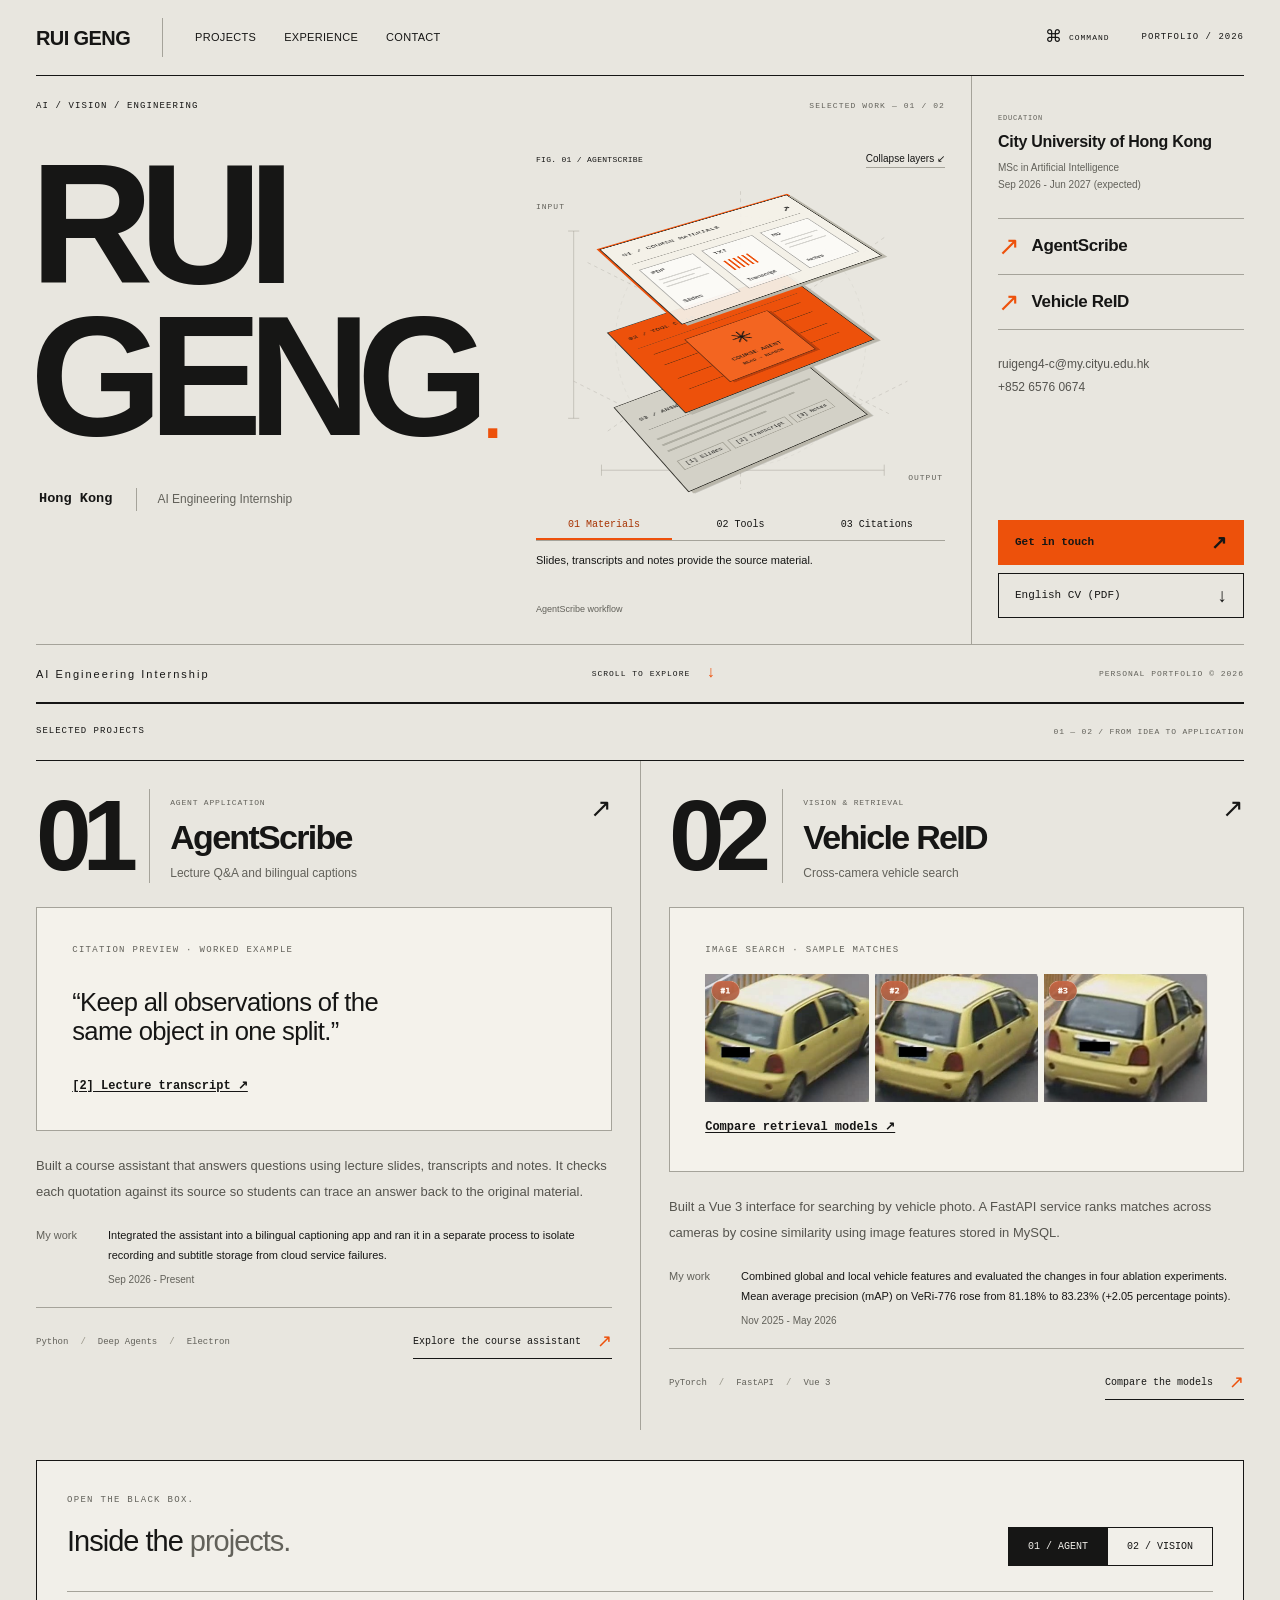
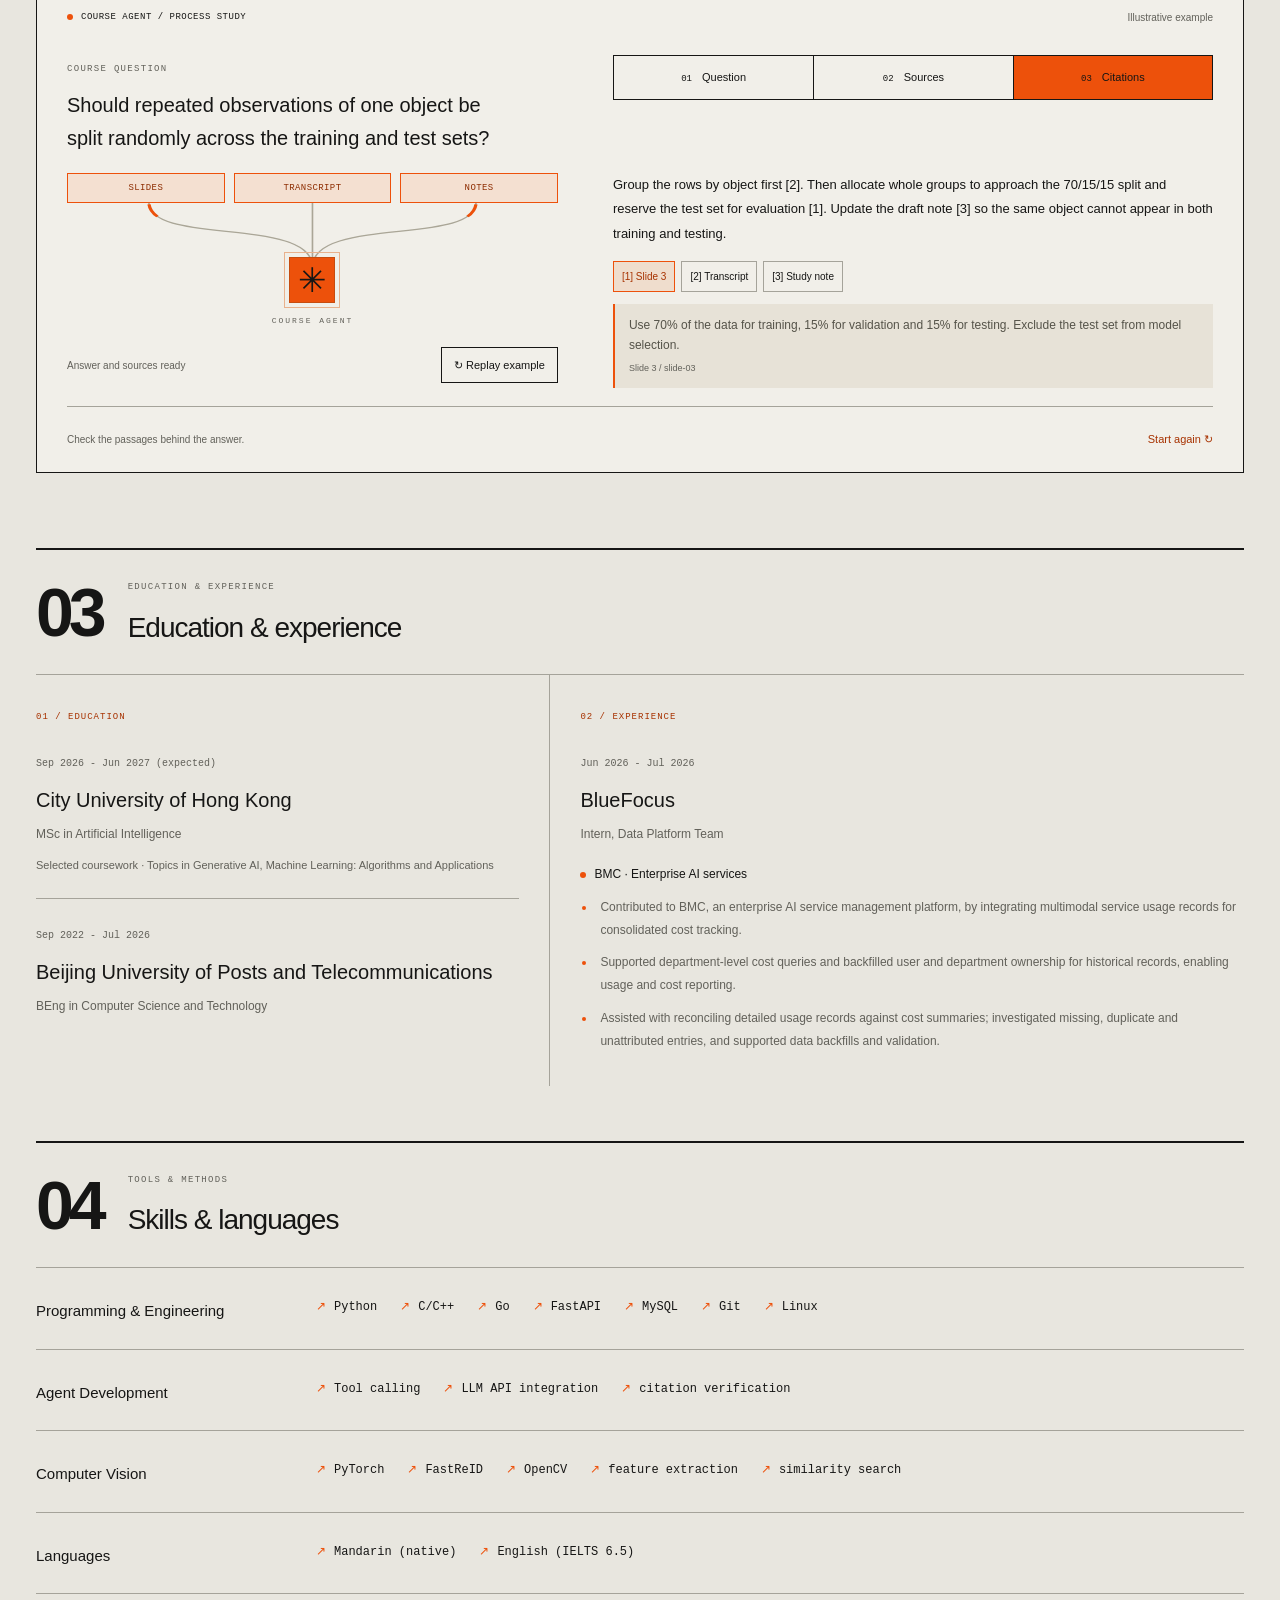
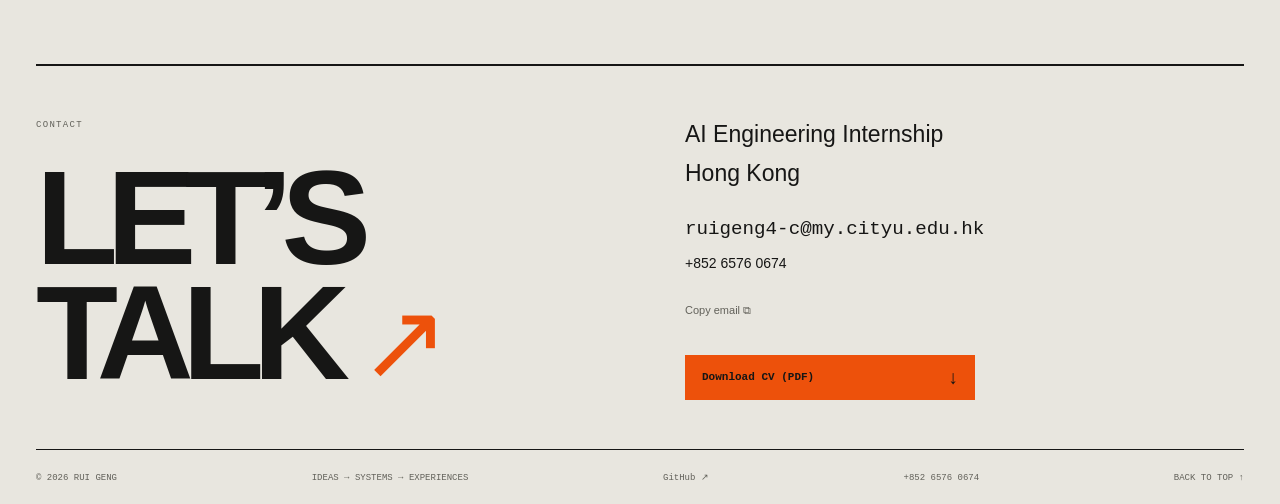
==== hk/index.html @ 97b2fbca "Separate the Hong Kong portfolio and pair each site with its CV" ====
<!doctype html>
<html lang="en-HK">
<head>
  <meta charset="utf-8">
  <meta name="viewport" content="width=device-width, initial-scale=1">
  <meta name="description" content="Rui Geng’s Hong Kong portfolio. Explore a lecture assistant with verifiable citations and a cross-camera vehicle retrieval system.">
  <meta name="theme-color" content="#e8e6df">
  <title>Rui Geng — AI Engineering · Hong Kong</title>
  <link rel="icon" type="image/svg+xml" href="../assets/favicon.svg">
  <link rel="stylesheet" href="../styles.css">
  <link rel="stylesheet" href="../motion.css">
  <link rel="stylesheet" href="./hk.css">
  <script src="./content.js" defer></script>
  <script src="../app.js" defer></script>
  <script src="../motion.js" defer></script>
</head>
<body>
  <a class="skip-link" href="#main">Skip to content</a>
  <div class="scroll-progress" aria-hidden="true"></div>
  <header class="site-header section-width">
    <a class="brand" href="#home" aria-label="Home">RUI GENG</a>
    <nav aria-label="Main navigation"><a href="#projects">PROJECTS</a><a href="#journey">EXPERIENCE</a><a href="#contact">CONTACT</a></nav>
    <button class="command-open" type="button" aria-label="Open command palette">⌘ <span>COMMAND</span></button>
    <span class="header-index" aria-hidden="true">PORTFOLIO / 2026</span>
  </header>
  <main id="main">
    <section class="hero section-width" id="home" aria-labelledby="hero-title">
      <div class="hero-main">
        <div class="hero-topline"><span>AI / VISION / ENGINEERING</span><span>SELECTED WORK — 01 / 02</span></div>
        <div class="hero-name">
          <h1 id="hero-title" aria-label="Rui Geng"><span aria-hidden="true">RUI</span><span aria-hidden="true">GENG<span class="name-period">.</span></span></h1>
          <div class="name-caption"><span data-field="location"></span><p data-field="role"></p></div>
        </div>
        <figure class="assembly" aria-label="Interactive diagram of the AgentScribe workflow">
          <div class="assembly-heading"><span>FIG. 01 / AGENTSCRIBE</span><button id="assembly-toggle" type="button" aria-pressed="true">Collapse layers ↙</button></div>
          <div class="assembly-stage">
            <svg class="draft-lines" viewBox="0 0 420 370" aria-hidden="true"><path d="M30 230 210 320 390 230M210 25V346M45 102 370 265M365 75 65 285" /><path class="dimension" d="M30 68V270M24 68H36M24 270H36M60 326H365M60 320V332M365 320V332" /><circle cx="210" cy="187" r="135"/></svg>
            <div class="assembly-stack">
              <button class="assembly-layer material-layer" data-layer="0" type="button" aria-label="Inspect course materials" aria-pressed="true"><span class="layer-header">01 / COURSE MATERIALS <i>↗</i></span><span class="mini-docs"><span><b>PDF</b><i></i><i></i><i></i><small>Slides</small></span><span><b>TXT</b><em class="mini-wave"><i></i><i></i><i></i><i></i><i></i><i></i></em><small>Transcript</small></span><span><b>MD</b><i></i><i></i><i></i><small>Notes</small></span></span></button>
              <button class="assembly-layer tool-layer" data-layer="1" type="button" aria-label="Inspect tool calls" aria-pressed="false"><span class="layer-header">02 / TOOL CALLS <i>↗</i></span><span class="chip"><span>✳</span><b>COURSE AGENT</b><small>READ → REASON</small></span><span class="chip-trace" aria-hidden="true"></span></button>
              <button class="assembly-layer answer-layer" data-layer="2" type="button" aria-label="Inspect the answer and sources" aria-pressed="false"><span class="layer-header">03 / ANSWER + SOURCES <i>↗</i></span><span class="answer-lines"><i></i><i></i><i></i></span><span class="citation-chips"><span>[1] Slides</span><span>[2] Transcript</span><span>[3] Notes</span></span></button>
            </div>
            <span class="drawing-axis axis-one" aria-hidden="true">INPUT</span><span class="drawing-axis axis-two" aria-hidden="true">OUTPUT</span>
          </div>
          <figcaption><div class="assembly-selectors" role="group" aria-label="Select a workflow layer"><button type="button" data-layer="0" aria-pressed="true">01 Materials</button><button type="button" data-layer="1" aria-pressed="false">02 Tools</button><button type="button" data-layer="2" aria-pressed="false">03 Citations</button></div><p id="assembly-description" role="status">Slides, transcripts and notes provide the source material.</p><span class="diagram-note">AgentScribe workflow</span></figcaption>
        </figure>
      </div>
      <aside class="hero-aside">
        <div class="profile-id"><div><span class="tiny-label">EDUCATION</span><h2 data-field="currentSchool"></h2><p data-field="currentDegree"></p><p data-field="educationPeriod"></p></div></div>
        <div class="discipline-links">
          <a href="#agentscribe"><span aria-hidden="true">↗</span> AgentScribe</a>
          <a href="#vehicle-reid"><span aria-hidden="true">↗</span> Vehicle ReID</a>
        </div>
        <div class="hero-intro hk-direct"><a data-email></a><a data-phone></a></div>
        <div class="hero-actions">
          <a class="button primary" href="#contact">Get in touch <span aria-hidden="true">↗</span></a>
          <a class="button secondary pdf-link" hreflang="en" href="../assets/Rui-Geng-CV-HK.pdf" download>English CV (PDF)<span aria-hidden="true">↓</span></a>
        </div>
      </aside>
      <div class="hero-foot"><span><span data-field="role"></span></span><a href="#projects">SCROLL TO EXPLORE <span>↓</span></a><span>PERSONAL PORTFOLIO © 2026</span></div>
    </section>
    <section class="projects-section section-width" id="projects" aria-labelledby="projects-title">
      <div class="section-kicker"><h2 id="projects-title">SELECTED PROJECTS</h2><span>01 — 02 / FROM IDEA TO APPLICATION</span></div>
      <div class="project-grid">
        <article class="project reveal" id="agentscribe">
          <div class="project-heading"><span class="project-number" aria-hidden="true">01</span><div><span class="tiny-label">AGENT APPLICATION</span><h3>AgentScribe</h3><p class="project-subtitle" data-label="agentscribe"></p></div><a class="repo-link" data-repo="agentscribe" target="_blank" rel="noopener noreferrer" aria-label="AgentScribe source code on GitHub">↗</a></div>
          <div class="hk-proof citation-proof">
            <span class="tiny-label">CITATION PREVIEW · WORKED EXAMPLE</span>
            <p>“Keep all observations of the same object in one split.”</p>
            <a class="source-ref" href="#lab" data-open-lab="agent" data-cite="transcript-12">[2] Lecture transcript ↗</a>
          </div>
          <p class="project-description" data-description="agentscribe"></p>
          <dl class="project-points" data-points="agentscribe"></dl>
          <div class="project-bottom"><div class="tags" data-tags="agentscribe"></div><button class="text-link" data-open-lab="agent" type="button">Explore the course assistant <span>↗</span></button></div>
        </article>
        <article class="project reveal" id="vehicle-reid">
          <div class="project-heading"><span class="project-number" aria-hidden="true">02</span><div><span class="tiny-label">VISION & RETRIEVAL</span><h3>Vehicle ReID</h3><p class="project-subtitle" data-label="vehicle-reid"></p></div><a class="repo-link" data-repo="vehicle-reid" target="_blank" rel="noopener noreferrer" aria-label="Vehicle ReID source code on GitHub">↗</a></div>
          <figure class="hk-proof retrieval-proof">
            <figcaption class="tiny-label">IMAGE SEARCH · SAMPLE MATCHES</figcaption>
            <div class="matches" role="img" aria-label="Three ranked matches showing the same yellow vehicle from different camera angles"><span></span><span></span><span></span></div>
            <a class="source-ref" href="#lab" data-open-lab="vision">Compare retrieval models ↗</a>
          </figure>
          <p class="project-description" data-description="vehicle-reid"></p>
          <dl class="project-points" data-points="vehicle-reid"></dl>
          <div class="project-bottom"><div class="tags" data-tags="vehicle-reid"></div><button class="text-link" data-open-lab="vision" type="button">Compare the models <span>↗</span></button></div>
        </article>
      </div>
    </section>
    <section class="lab-section section-width reveal" id="lab" aria-labelledby="lab-title">
      <div class="lab-header"><div><span class="tiny-label">OPEN THE BLACK BOX.</span><h2 id="lab-title">Inside the <span>projects.</span></h2></div><div class="lab-tabs" role="tablist" aria-label="Select a project demo"><button id="tab-agent" type="button" role="tab" data-lab="agent" aria-controls="lab-agent" aria-selected="true">01 / AGENT</button><button id="tab-vision" type="button" role="tab" data-lab="vision" aria-controls="lab-vision" aria-selected="false" tabindex="-1">02 / VISION</button></div></div>
      <div id="lab-agent" class="lab-panel" role="tabpanel" aria-labelledby="tab-agent">
        <div class="agent-demo"><div class="demo-top"><span><i class="status-dot" aria-hidden="true"></i> COURSE AGENT / PROCESS STUDY</span><span class="demo-badge">Illustrative example</span></div><div class="agent-question"><span class="tiny-label">COURSE QUESTION</span><p id="agent-question"></p></div><div class="agent-steps" role="group" aria-label="Select an agent step"><button type="button" data-step="0" aria-pressed="true"><span>01</span> Question</button><button type="button" data-step="1" aria-pressed="false"><span>02</span> Sources</button><button type="button" data-step="2" aria-pressed="false"><span>03</span> Citations</button></div><div id="agent-panel" class="agent-panel" aria-live="polite"></div><div class="demo-controls"><span>Check the passages behind the answer.</span><button id="agent-next" type="button">Read the sources →</button></div></div>
      </div>
      <div id="lab-vision" class="lab-panel" role="tabpanel" aria-labelledby="tab-vision" hidden>
        <div class="experiment"><div class="demo-top"><span><i class="status-dot" aria-hidden="true"></i> VEHICLE REID / EXPERIMENT LOG</span><span class="demo-badge">Recorded experiment</span></div><div class="experiment-layout"><div class="experiment-controls"><span class="tiny-label">SAME DATASET. DIFFERENT MODELS.</span><h3>Matching vehicles<br> across cameras.</h3><p>Compare both models on the VeRi-776 benchmark. Higher scores indicate better retrieval.</p><div class="model-switch" role="group" aria-label="Select a model"><button type="button" data-model="baseline" aria-pressed="false">M0 / Baseline</button><button type="button" class="active" data-model="improved" aria-pressed="true">M3 / SaGL</button></div></div><div class="experiment-results"><div class="metric-row"><div><span class="tiny-label">mAP</span><div class="metric-number"><span id="map-number">83.23</span><small>%</small></div><div class="metric-track"><i id="map-bar"></i></div></div><div><span class="tiny-label">mINP</span><div class="metric-number"><span id="minp-number">48.99</span><small>%</small></div><div class="metric-track"><i id="minp-bar"></i></div></div></div><div class="experiment-foot"><strong id="metric-delta">mAP +2.05 pp / mINP +4.77 pp</strong><span>VeRi-776 · same evaluation protocol<br>Baseline vs. global and local features</span></div></div></div><div class="pipeline" aria-label="Retrieval pipeline"><span>Query image</span><b aria-hidden="true">→</b><span>Features</span><b aria-hidden="true">→</b><span>Similarity</span><b aria-hidden="true">→</b><span>Matches</span></div></div>
      </div>
    </section>
    <section class="journey-section section-width" id="journey" aria-labelledby="journey-title">
      <div class="section-heading reveal"><span class="section-number">03</span><div><span class="tiny-label">EDUCATION & EXPERIENCE</span><h2 id="journey-title">Education & experience</h2></div></div>
      <div class="journey-grid reveal"><div class="journey-column"><span class="file-label">01 / EDUCATION</span><div id="education-list"></div></div><div class="journey-column"><span class="file-label">02 / EXPERIENCE</span><div class="journey-entry internship"><span class="entry-period" id="internship-period"></span><h3 id="internship-company"></h3><p id="internship-team"></p><div class="internship-project"><span class="status-dot" aria-hidden="true"></span> BMC · Enterprise AI services</div><ul id="internship-bullets"></ul></div></div></div>
    </section>
    <section class="skills-section section-width" id="skills" aria-labelledby="skills-title"><div class="section-heading reveal"><span class="section-number">04</span><div><span class="tiny-label">TOOLS & METHODS</span><h2 id="skills-title">Skills & languages</h2></div></div><div class="skill-table reveal" id="skills-list"></div></section>
    <section class="contact-section section-width reveal" id="contact" aria-labelledby="contact-title"><div class="contact-title"><span class="tiny-label">CONTACT</span><h2 id="contact-title">LET’S<br>TALK<span>↗</span></h2></div><div class="contact-details"><p><span data-field="role"></span><br><span data-field="location"></span></p><a class="email-link" id="email-link"></a><a class="hk-phone" data-phone></a><div><button class="copy-email" id="copy-email" type="button" aria-label="Copy email">Copy email ⧉</button><span class="copy-feedback" id="copy-feedback" role="status"></span></div><a class="button primary pdf-link" href="../assets/Rui-Geng-CV-HK.pdf" download>Download CV (PDF) <span>↓</span></a></div></section>
  </main>
  <footer class="section-width"><span>© 2026 RUI GENG</span><span>IDEAS → SYSTEMS → EXPERIENCES</span><a id="footer-github" target="_blank" rel="noopener noreferrer">GitHub ↗</a><a id="phone-link"></a><a href="#home" aria-label="Back to top">BACK TO TOP ↑</a></footer>
  <dialog id="image-dialog" aria-labelledby="image-dialog-title"><div class="lightbox-toolbar"><span id="image-dialog-title"></span><button type="button" id="close-image" aria-label="Close preview">Close ×</button></div><img id="lightbox-image" alt=""><p>Project preview.</p></dialog>
  <dialog id="command-dialog" aria-labelledby="command-title"><div class="window-bar"><h2 id="command-title">RUI GENG / COMMAND LINE</h2><button type="button" id="close-command" aria-label="Close command palette">ESC ×</button></div><p class="terminal-intro">Type help for available commands.</p><div class="terminal-output" id="terminal-output" role="log" aria-label="Command output" aria-live="polite"><div>✓ 2 projects loaded</div><div>about / projects / resume / help</div></div><form id="terminal-form" class="terminal-form"><label for="terminal-input" aria-label="Command">❯</label><input id="terminal-input" autocomplete="off" autocapitalize="off" spellcheck="false" maxlength="120" aria-label="Enter a command" placeholder="help" enterkeyhint="go"><button type="submit" aria-label="Run command">↵</button></form><div class="terminal-shortcuts" aria-label="Quick commands"><button type="button" data-command="about">about</button><button type="button" data-command="projects">projects</button><button type="button" data-command="resume">resume</button><button type="button" data-command="help">help</button></div></dialog>
  <noscript><div class="noscript-note">Interactive previews require JavaScript. <a href="../assets/Rui-Geng-CV-HK.pdf">Download the CV (PDF)</a>.</div></noscript>
</body>
</html>
---- styles.css ----
@charset "UTF-8";
:root{--bg:#e8e6df;--paper:#f1efe9;--ink:#161615;--muted:#62615a;--line:#a5a39a;--orange:#ed510b;--orange-dark:#a73200;--mono:"Cascadia Code",Consolas,monospace;--sans:Arial,"Microsoft YaHei","PingFang SC",sans-serif;color-scheme:light;scroll-behavior:smooth;scroll-padding-top:90px}
*{box-sizing:border-box}body{margin:0;background:var(--bg);color:var(--ink);font:14px/1.7 var(--sans);-webkit-font-smoothing:antialiased}a{color:inherit;text-decoration:none}button,input{font:inherit;color:inherit}button{cursor:pointer;border:0;border-radius:0}button,a,input{touch-action:manipulation}img{display:block;max-width:100%}::selection{background:var(--orange);color:white}:focus-visible{outline:2px solid var(--orange);outline-offset:5px}[hidden]{display:none!important}.section-width{width:min(1480px,calc(100% - 72px));margin-inline:auto}.tiny-label,.file-label,.entry-period,.hero-topline,.hero-foot,.header-index,.section-kicker,.screen-label,.tags,.text-link,.button{font-family:var(--mono)}.tiny-label{font-size:9px;letter-spacing:1.3px;line-height:1.6;color:var(--muted)}.skip-link{position:fixed;top:-90px;left:20px;padding:12px 20px;background:var(--ink);color:white;z-index:100}.skip-link:focus{top:8px}.scroll-progress{height:3px;position:fixed;top:0;left:0;background:var(--orange);z-index:100}.status-dot{width:6px;height:6px;border-radius:50%;background:var(--orange);display:inline-block;flex-shrink:0}
.site-header{height:76px;display:flex;align-items:center;gap:32px;border-bottom:1px solid var(--ink);position:sticky;top:0;z-index:30;background:#e8e6dff2;backdrop-filter:blur(16px)}.brand{font-size:20px;font-weight:800;letter-spacing:-.6px;white-space:nowrap}.brand span{font-size:16px;margin-left:13px;font-weight:600}.site-header nav{display:flex;gap:28px;border-left:1px solid var(--line);padding-left:32px;font-size:11px;letter-spacing:.3px}.site-header nav a{display:flex;gap:7px;align-items:center;padding:10px 0}.site-header nav a span{font-size:10px;color:var(--muted)}.site-header nav a:hover,.site-header nav a.active{color:var(--orange-dark)}.header-index{font-size:9px;letter-spacing:1px;white-space:nowrap}.command-open{background:none;font-size:17px;display:flex;gap:7px;align-items:center;margin-left:auto;padding:8px 0}.command-open span{font:8px var(--mono);letter-spacing:1px}.command-open:hover{color:var(--orange-dark)}
.hero{display:grid;grid-template-columns:minmax(0,1fr) 272px;border-bottom:2px solid var(--ink)}.hero-main{position:relative;display:grid;grid-template-columns:55% 45%;align-content:start;border-right:1px solid var(--line);padding:23px 26px 24px 0;container-type:inline-size;min-width:0}.hero-topline{grid-column:1/-1;display:flex;justify-content:space-between;gap:15px;font-size:9px;letter-spacing:1.1px;margin-bottom:28px}.hero-topline>span:last-child{color:var(--muted);font-size:8px}.hero-name{position:relative;z-index:2;min-width:0;padding-top:13px}.hero h1{font-family:Arial,Helvetica,sans-serif;font-size:clamp(120px,18.8cqw,285px);font-weight:900;line-height:.81;letter-spacing:-.085em;margin:0 0 0 -.035em}.hero h1>span{display:block;width:max-content;position:relative}.hero h1>span+span{margin-top:.075em}.name-period{color:var(--orange);font-size:.38em;position:absolute;right:-.41em;bottom:.03em;letter-spacing:0}.name-caption{display:flex;align-items:center;gap:24px;margin-top:43px;padding-left:3px}.name-caption>span{font-size:30px;letter-spacing:4px;white-space:nowrap}.name-caption p{font-size:12px;line-height:1.9;border-left:1px solid var(--line);padding-left:20px;margin:0;color:var(--muted)}
.hero-aside{padding:28px 0 26px 26px;display:flex;flex-direction:column;min-width:0}.profile-id{display:flex;align-items:center;gap:13px}.profile-id img{width:57px;height:74px;object-fit:cover;object-position:center 40%;filter:saturate(.65)}.profile-id .tiny-label{font-size:7px;letter-spacing:.8px}.profile-id h2{font-size:16px;line-height:1.18;letter-spacing:-.3px;margin:5px 0 7px;font-weight:700}.profile-id p{font-size:10px;color:var(--muted);margin:0}.discipline-links{margin-top:25px;border-top:1px solid var(--line)}.discipline-links a{display:flex;align-items:center;gap:12px;border-bottom:1px solid var(--line);padding:13px 0;font-size:17px;font-weight:700;letter-spacing:-.4px}.discipline-links a>span{color:var(--orange);font-weight:400;font-size:26px;line-height:1}.discipline-links small{margin-left:auto;font:9px var(--mono)}.hero-intro{font-size:12px;color:#55544f;line-height:1.9;margin:23px 0}.hero-actions{display:grid;gap:8px;margin-top:auto}.button{display:flex;align-items:center;justify-content:space-between;gap:20px;padding:12px 16px;min-height:43px;font-size:11px;border:1px solid var(--ink);position:relative;overflow:hidden}.button span{font-family:Arial;font-size:19px;line-height:1}.primary{background:var(--orange);border-color:var(--orange);color:var(--ink);font-weight:700}.secondary{background:transparent}.hero-foot{grid-column:1/-1;display:flex;align-items:center;justify-content:space-between;gap:20px;border-top:1px solid var(--line);padding:15px 0;font-size:8px;letter-spacing:1px}.hero-foot>a{display:flex;gap:16px;align-items:center}.hero-foot>a>span{font-size:16px;color:var(--orange)}.hero-foot>span:first-child{font:11px var(--sans);letter-spacing:2px}.hero-foot>span:last-child{color:var(--muted)}
.assembly{position:relative;min-width:0;margin:0;align-self:start;z-index:3}.assembly-heading{display:flex;align-items:center;justify-content:space-between;gap:8px;font:8px var(--mono);letter-spacing:.3px;padding-top:8px}.assembly-heading>button{background:none;border-bottom:1px solid var(--line);padding:3px 0;font:10px var(--sans);white-space:nowrap}.assembly-stage{height:343px;position:relative;perspective:1000px;isolation:isolate}.draft-lines{position:absolute;width:100%;height:100%;stroke:#827f7355;stroke-width:.7;fill:none;stroke-dasharray:4 4;pointer-events:none}.draft-lines .dimension{stroke-dasharray:none;stroke:#827f7380}.draft-lines circle{stroke:#827f7320}.assembly-stack{position:absolute;left:50%;top:49%;width:218px;height:156px;margin-left:-109px;margin-top:-78px;transform-style:preserve-3d;transform:rotateX(56deg) rotateZ(-33deg);--spread:95px}.assembly-layer{position:absolute;inset:0;display:block;width:100%;height:100%;text-align:left;border:1px solid #34332d;background:#efede6;padding:12px;transform-style:preserve-3d;box-shadow:3px 4px 0 #b9b6aa,4px 5px 0 #34332d33;transition:transform 1s cubic-bezier(.16,1,.3,1),box-shadow .4s,background .4s}.material-layer{transform:translateZ(var(--spread));background:#f5f2e9ed}.tool-layer{transform:translateZ(0);background:var(--orange)}.answer-layer{transform:translateZ(calc(-1 * var(--spread)));background:#d3d1c7}.layer-header{font:8px var(--mono);letter-spacing:.3px;display:flex;justify-content:space-between;border-bottom:1px solid #34332d70;padding-bottom:8px}.layer-header i{font:14px Arial}.mini-docs{display:grid;grid-template-columns:repeat(3,1fr);gap:9px;margin-top:12px}.mini-docs>span{display:flex;flex-direction:column;height:83px;border:1px solid #34332d66;padding:6px;background:#fff9}.mini-docs b{font:8px var(--mono);margin-bottom:9px}.mini-docs>span>i{height:2px;background:#7c7a704f;margin-bottom:5px;width:100%}.mini-docs>span>i:nth-of-type(2){width:75%}.mini-docs small{margin-top:auto;font-size:7px}.mini-wave{height:25px;display:flex;align-items:center;gap:3px}.mini-wave>i{height:20px;width:2px;background:var(--orange)}.chip{display:flex;flex-direction:column;align-items:center;justify-content:center;position:relative;z-index:2;margin:10px auto 0;width:100px;height:85px;border:1px solid #733113;background:#f36521;box-shadow:3px 3px 0 #bd3f0b}.chip>span{font-size:28px;line-height:1}.chip b{font:8px var(--mono);margin:9px 0 4px}.chip small{font:6px var(--mono)}.chip-trace{position:absolute;inset:58px 20px 28px;border-block:1px solid #80360f}.chip-trace:before,.chip-trace:after{content:'';position:absolute;left:0;right:0;height:1px;background:#80360f;top:30%}.chip-trace:after{top:70%}.answer-lines{display:grid;gap:8px;margin:16px 0}.answer-lines i{height:3px;background:#5d5c524d}.answer-lines i:nth-child(2){width:85%}.answer-lines i:nth-child(3){width:62%}.citation-chips{display:flex;gap:5px}.citation-chips span{font:7px var(--mono);border:1px solid #65635670;padding:3px 5px}.drawing-axis{position:absolute;font:8px var(--mono);letter-spacing:1px;color:var(--muted)}.axis-one{left:0;top:34px}.axis-two{right:2px;bottom:29px}.assembly figcaption{position:relative;z-index:4}.assembly-selectors{display:flex;gap:0;border-bottom:1px solid var(--line)}.assembly-selectors button{padding:8px 10px;flex:1;background:transparent;font:10px var(--mono);border-bottom:2px solid transparent}.assembly-selectors button[aria-pressed=true]{border-color:var(--orange);color:var(--orange-dark)}.assembly figcaption p{font-size:11px;line-height:1.8;margin:10px 0 5px;min-height:40px}.diagram-note{font-size:9px;color:var(--muted)}.assembly.is-compact .assembly-stack{--spread:12px}.assembly-layer[aria-pressed=true]{box-shadow:3px 4px 0 #b9b6aa,0 0 0 2px var(--orange)}.assembly-layer.tool-layer[aria-pressed=true]{box-shadow:3px 4px 0 #a83b0c,0 0 0 2px #222}


.section-kicker{display:flex;align-items:center;justify-content:space-between;gap:20px;padding:20px 0;border-bottom:1px solid var(--ink)}.section-kicker h2{font-size:9px;letter-spacing:1px;font-weight:400;margin:0}.section-kicker h2 span{font:10px var(--sans);margin-left:15px;letter-spacing:0}.section-kicker>span{font-size:8px;color:var(--muted);letter-spacing:.8px}.project-grid{display:grid;grid-template-columns:1fr 1fr}.project{min-width:0;padding:28px 28px 30px 0}.project+.project{padding:28px 0 30px 28px;border-left:1px solid var(--line)}.project-heading{display:flex;gap:20px;align-items:center;margin-bottom:24px;min-height:88px}.project-number{font-size:100px;line-height:.85;font-weight:800;letter-spacing:-9px;flex-shrink:0}.project-heading>div{border-left:1px solid var(--line);padding-left:20px;min-width:0}.project-heading .tiny-label{font-size:8px;letter-spacing:.8px}.project h3{font-size:34px;letter-spacing:-1.7px;line-height:1.1;margin:7px 0 6px;font-weight:700}.project-subtitle{font-size:12px;margin:0;color:var(--muted)}.repo-link{margin-left:auto;font:26px Arial;align-self:flex-start;padding:4px 0 4px 10px}.screenshot-button{display:block;width:100%;background:#171815;border:1px solid #272824;overflow:hidden;padding:0;text-align:left}.screen-label{display:flex;justify-content:space-between;align-items:center;gap:15px;padding:11px 14px;font-size:8px;letter-spacing:.5px;color:#b4b8ab;background:#1d201a}.screen-label>span:last-child{color:#f98445}.screenshot-button img{width:100%;height:230px;object-fit:cover;object-position:top;filter:saturate(.65);background:#1a1d17}.reid-screenshot img{object-position:center}.project-description{font-size:13px;line-height:1.95;margin:22px 0;color:#55544e;min-height:51px}.project-points{margin:0}.project-points>div{display:grid;grid-template-columns:81px 1fr;gap:16px;padding:16px 0;border-top:1px solid var(--line)}.project-points dt{font-size:12px;font-weight:600}.project-points dd{font-size:12px;color:#5d5c54;margin:0;line-height:1.9}.project-bottom{border-top:1px solid var(--line);padding-top:18px;display:flex;align-items:center;justify-content:space-between;gap:15px;flex-wrap:wrap}.tags{display:flex;flex-wrap:wrap;gap:6px 12px;font-size:9px;color:var(--muted)}.tags span+span:before{content:'/';margin-right:12px;color:#99968a}.text-link{background:none;font-size:10px;padding:7px 0;border-bottom:1px solid var(--ink);display:flex;gap:16px;align-items:center}.text-link span{font-size:18px;color:var(--orange);line-height:1}
.lab-section{margin-top:30px;background:var(--paper);border:1px solid var(--ink);padding:25px 30px 0;position:relative}.lab-header{display:flex;align-items:flex-end;justify-content:space-between;gap:25px;padding-bottom:25px;border-bottom:1px solid var(--line)}.lab-header h2{font-size:29px;font-weight:500;letter-spacing:-1px;margin:7px 0 0}.lab-header h2>span{color:var(--muted)}.lab-tabs{display:flex;border:1px solid var(--ink);flex-shrink:0}.lab-tabs button{background:none;font:10px var(--mono);padding:13px 19px}.lab-tabs button+button{border-left:1px solid var(--ink)}.lab-tabs [aria-selected=true]{background:var(--ink);color:var(--paper)}.demo-top{display:flex;align-items:center;justify-content:space-between;gap:16px;padding:20px 0;font:9px var(--mono);letter-spacing:.5px}.demo-top>span:first-child{display:flex;gap:8px;align-items:center}.demo-badge{font:10px var(--sans);letter-spacing:0;color:var(--muted)}.agent-demo{display:grid;grid-template-columns:.9fr 1.1fr;column-gap:55px}.agent-demo .demo-top{grid-column:1/-1;grid-row:1}.agent-question{grid-column:1;grid-row:2;padding-top:12px}.agent-question p{font-size:20px;line-height:1.65;margin:10px 0 18px;max-width:430px}.agent-graph{grid-column:1;grid-row:3;height:152px;position:relative;margin:0 0 10px;isolation:isolate}.graph-sources{display:grid;grid-template-columns:repeat(3,1fr);gap:9px;position:relative;z-index:2}.graph-source{display:grid;place-items:center;min-width:0;height:30px;background:#e9e6dc;border:1px solid #aba798;font:9px var(--mono);letter-spacing:.4px;color:#626052}.graph-source.is-read{border-color:var(--orange);background:#f4e0d1;color:#8d2c00}.agent-graph svg{position:absolute;left:0;width:100%;top:29px;height:65px;overflow:visible;fill:none;stroke-width:1}.wire{stroke:#aaa697}.packet{stroke:var(--orange);stroke-width:2;stroke-dasharray:12 130;stroke-dashoffset:140;opacity:0}.graph-core{position:absolute;top:84px;left:calc(50% - 23px);width:46px;height:46px;display:grid;place-items:center;border:1px solid #c64c0f;background:var(--orange);color:var(--ink);font-size:34px;line-height:1}.graph-core:after{content:'';position:absolute;inset:-6px;border:1px solid #e8b18c}.graph-core-label{position:absolute;bottom:0;left:0;right:0;text-align:center;font:8px var(--mono);letter-spacing:2px;color:var(--muted)}.agent-playback{grid-column:1;grid-row:4;display:flex;align-items:center;justify-content:space-between;gap:10px;margin:12px 0 23px}.run-status{font-size:10px;color:var(--muted)}.agent-replay{font-size:11px;border:1px solid var(--ink);padding:8px 12px;background:none;white-space:nowrap}.agent-steps{grid-column:2;grid-row:2;align-self:start;display:grid;grid-template-columns:repeat(3,1fr);border:1px solid var(--ink);margin-top:12px}.agent-steps button{background:transparent;font-size:11px;padding:12px 4px}.agent-steps button+button{border-left:1px solid var(--ink)}.agent-steps button span{font:9px var(--mono);margin-right:7px}.agent-steps [aria-pressed=true]{background:var(--orange)}.agent-panel{grid-column:2;grid-row:3/5;font-size:13px;min-height:225px;align-self:start;padding:0 0 15px}.agent-panel p{line-height:1.9;margin:0 0 12px}.panel-kicker{font-size:11px;color:var(--orange-dark)}.source-list{display:grid;gap:8px}.source-item{display:flex;justify-content:space-between;gap:15px;padding:10px 12px;background:#e6e2d7;border:1px solid #c4bdad;font-size:11px}.source-item>span:last-child{font:9px var(--mono);color:var(--muted)}.tool-detail{padding:9px 0;border-bottom:1px solid var(--line);font-size:12px}.tool-detail summary{cursor:pointer;color:var(--orange-dark)}.tool-detail p{font-size:12px;margin:9px 0 0;color:var(--muted)}.answer-text{min-height:76px}.source-tabs{display:flex;gap:6px;flex-wrap:wrap;margin:12px 0}.source-tabs button{border:1px solid var(--line);padding:6px 8px;background:transparent;font-size:10px}.source-tabs button[aria-pressed=true]{border-color:var(--orange);color:var(--orange-dark);background:#efddcd}.source-quote{margin:0;padding:11px 14px;border-left:2px solid var(--orange);background:#e7e2d7;font-size:12px;color:#555349}.source-quote cite{display:block;font-size:9px;font-style:normal;color:var(--muted);margin-top:6px}.demo-controls{grid-column:1/-1;display:flex;align-items:center;justify-content:space-between;gap:20px;border-top:1px solid var(--line);padding:15px 0}.demo-controls>span{font-size:10px;color:var(--muted)}.demo-controls button{background:none;font-size:11px;padding:8px 0;color:var(--orange-dark)}
.experiment-layout{display:grid;grid-template-columns:.9fr 1.1fr;gap:55px;padding:10px 0 28px}.experiment-controls h3{font-size:32px;font-weight:500;line-height:1.5;margin:12px 0}.experiment-controls p{font-size:12px;color:var(--muted);max-width:320px}.model-switch{display:flex;border:1px solid var(--ink);margin-top:24px;max-width:330px}.model-switch button{flex:1;background:transparent;font:11px var(--mono);padding:13px 10px}.model-switch button+button{border-left:1px solid var(--ink)}.model-switch .active{background:var(--orange)}.experiment-results{padding-top:16px}.metric-row{display:grid;grid-template-columns:1fr 1fr;gap:28px}.metric-number{font:500 clamp(38px,4.4vw,68px)/1.5 Arial;letter-spacing:-3px;font-variant-numeric:tabular-nums}.metric-number small{font-size:20px;letter-spacing:0;margin-left:5px;color:var(--muted)}.metric-track{height:5px;background:#c5c1b5;margin-top:9px;overflow:hidden}.metric-track i{height:100%;background:var(--orange);display:block;position:relative}.experiment-foot{border-top:1px solid var(--line);margin-top:26px;padding-top:18px;display:flex;flex-direction:column;gap:14px}.experiment-foot strong{font:12px var(--mono);color:var(--orange-dark)}.experiment-foot>span{font-size:11px;color:var(--muted)}.pipeline{display:flex;align-items:center;justify-content:space-between;gap:15px;padding:20px 0;border-top:1px solid var(--line);font:11px var(--mono)}.pipeline b{color:var(--orange);font-weight:400}


.journey-section{padding-top:75px}.section-heading{display:flex;align-items:center;gap:26px;padding:23px 0;border-top:2px solid var(--ink);border-bottom:1px solid var(--line)}.section-number{font-size:68px;line-height:1;font-weight:700;letter-spacing:-5px}.section-heading h2{font-size:28px;font-weight:500;letter-spacing:-1px;margin:7px 0 0}.section-heading>p{margin:0 0 0 auto;font-size:11px;color:var(--muted);line-height:1.9}.journey-grid{display:grid;grid-template-columns:.85fr 1.15fr}.journey-column{padding:28px 30px 0 0;min-width:0}.journey-column+.journey-column{border-left:1px solid var(--line);padding-left:30px;padding-right:0}.file-label{font-size:9px;letter-spacing:1px;color:var(--orange-dark)}.journey-entry{padding:23px 0;border-bottom:1px solid var(--line)}.journey-entry:last-child{border-bottom:0}.entry-period{font-size:10px;color:var(--muted)}.journey-entry h3{font-size:20px;font-weight:500;line-height:1.6;margin:10px 0 8px}.journey-entry p{font-size:12px;color:var(--muted);margin:0}.journey-entry .education-detail{font-size:11px;margin-top:12px}.internship-project{display:flex;align-items:center;gap:8px;font-size:12px;margin:20px 0 11px}.internship ul{margin:0;padding-left:16px;font-size:12px;color:var(--muted);line-height:1.9}.internship li{padding-left:4px;margin-bottom:10px}.internship li::marker{color:var(--orange)}.internship strong{font-weight:500;color:var(--ink)}
.skills-section{padding-top:55px}.skill-row{display:grid;grid-template-columns:250px 1fr;gap:30px;align-items:center;padding:25px 0;border-bottom:1px solid var(--line)}.skill-path{font:9px var(--mono);color:var(--muted)}.skill-row h3{font-size:15px;font-weight:500;margin:5px 0 0}.skill-items{display:flex;flex-wrap:wrap;gap:10px 23px;font:12px/1.8 var(--mono)}.skill-items span:before{content:'↗';color:var(--orange);margin-right:8px}.contact-section{display:grid;grid-template-columns:1fr 1fr;gap:50px;padding:45px 0;margin-top:70px;border-top:2px solid var(--ink);align-items:center}.contact-title h2{font:900 clamp(65px,10.5vw,155px)/.86 Arial;letter-spacing:-.085em;margin:25px 0 0}.contact-title h2 span{font:400 .8em Arial;letter-spacing:0;color:var(--orange);margin-left:20px}.contact-details{padding-left:20px}.contact-details>p{font-size:23px;line-height:1.7;margin:0 0 25px}.email-link{font:clamp(14px,1.5vw,21px) var(--mono);overflow-wrap:anywhere}.copy-email{background:none;font-size:11px;padding:14px 0;color:var(--muted)}.copy-feedback{font-size:10px;margin-left:15px;color:var(--orange-dark)}.contact-details .button{margin-top:22px;max-width:290px}footer{display:flex;align-items:center;justify-content:space-between;gap:20px;border-top:1px solid var(--ink);padding:22px 0;font:9px var(--mono);color:var(--muted)}footer a:hover{color:var(--orange-dark)}
dialog{background:var(--paper);color:var(--ink);max-width:min(1400px,94vw);max-height:92vh;overflow:auto;border:1px solid var(--ink);padding:18px;box-shadow:0 30px 100px #0005}dialog::backdrop{background:#171711b8;backdrop-filter:blur(7px)}.lightbox-toolbar{display:flex;align-items:center;justify-content:space-between;gap:20px;font:12px var(--mono);padding-bottom:15px}.lightbox-toolbar button{background:var(--ink);color:var(--paper);padding:9px 13px;font-size:11px}dialog>img{width:100%;height:auto}dialog>p{font-size:11px;color:var(--muted)}#command-dialog{width:min(600px,92vw);padding:25px}.window-bar{display:flex;align-items:center;justify-content:space-between;border-bottom:1px solid var(--line);padding-bottom:16px;gap:20px}.window-bar h2{font:12px var(--mono);margin:0}.window-bar button{font:10px var(--mono);padding:7px;background:none}.terminal-intro{font-size:12px;color:var(--muted)}.terminal-output{height:220px;overflow:auto;font:12px/1.9 var(--mono);padding:10px 0;scrollbar-width:thin}.terminal-result{color:#5c5b50;overflow-wrap:anywhere}.terminal-result a{color:var(--orange-dark);text-decoration:underline;text-underline-offset:3px}.terminal-command-echo{color:var(--orange-dark);margin-top:10px}.terminal-form{display:flex;align-items:center;gap:12px;border-top:1px solid var(--line);padding:12px 0}.terminal-form input{background:none;border:0;min-width:0;flex:1;padding:9px 0;font:13px var(--mono)}.terminal-form button{background:var(--orange);width:35px;height:35px;font-size:19px}.terminal-shortcuts{display:flex;gap:8px}.terminal-shortcuts button{background:transparent;border:1px solid var(--line);padding:7px 12px;font:10px var(--mono)}.noscript-note{padding:20px;background:var(--orange);text-align:center}.noscript-note a{text-decoration:underline}
@media(min-width:1700px){.hero{grid-template-columns:minmax(0,1fr) 300px}.hero-main{padding-right:35px}.assembly-stage{height:410px}.assembly-stack{width:250px;height:180px;margin-left:-125px;margin-top:-90px;--spread:115px}.mini-docs>span{height:100px}.hero-name{padding-top:15px}.hero-aside{padding-left:30px}.hero-intro{font-size:13px}.profile-id h2{font-size:19px}.discipline-links a{padding-block:17px;font-size:21px}.hero-main .name-caption{margin-top:50px}}
@media(max-width:1200px){.section-width{width:calc(100% - 48px)}.site-header{gap:24px}.site-header nav{gap:20px;padding-left:24px}.header-index{display:none}.hero{grid-template-columns:minmax(0,1fr) 238px}.hero-main{padding-right:18px}.hero-aside{padding-left:20px}.hero-topline{font-size:8px}.hero-topline>span:last-child{font-size:7px}.hero-name{padding-top:38px}.name-caption{gap:15px;margin-top:36px}.name-caption>span{font-size:25px}.name-caption p{font-size:10px;padding-left:15px}.assembly-stage{height:330px}.assembly-stack{width:188px;height:142px;margin-left:-94px;margin-top:-71px;--spread:92px}.assembly-layer{padding:10px}.layer-header{font-size:6.5px}.mini-docs{gap:6px}.mini-docs>span{height:77px;padding:5px}.chip{height:78px;margin-top:7px;width:90px}.profile-id{gap:9px}.profile-id img{width:47px;height:65px}.profile-id h2{font-size:14px}.profile-id .tiny-label{font-size:6px}.discipline-links a{font-size:15px}.hero-intro{font-size:11px}.project{padding-right:22px}.project+.project{padding-left:22px}.project-heading{gap:15px}.project-number{font-size:84px;letter-spacing:-7px}.project-heading>div{padding-left:15px}.project h3{font-size:28px;letter-spacing:-1.2px}.project-subtitle{font-size:10px}.project-points>div{grid-template-columns:1fr;gap:5px;padding-block:13px}.screenshot-button img{height:210px}.lab-header h2{font-size:26px}.lab-section{padding-inline:24px}.agent-demo,.experiment-layout{column-gap:35px}.lab-tabs button{padding-inline:15px}.contact-title h2{font-size:12vw}}
@media(max-width:960px){.hero{grid-template-columns:minmax(0,1fr) 220px}.hero-main{grid-template-columns:1fr}.hero-topline{margin-bottom:20px}.hero-topline>span:last-child{display:none}.hero-name{padding-top:5px}.hero h1{font-size:23cqw;line-height:.85}.hero h1>span{display:inline-block}.hero h1>span+span{margin-left:.12em;margin-top:0}.name-period{display:none}.name-caption{margin-top:20px;gap:20px}.name-caption>span{font-size:22px}.name-caption p{font-size:10px}.assembly{margin-top:25px;max-width:420px;width:100%;justify-self:center}.assembly-stage{height:310px}.hero-aside{padding-top:27px}.hero-intro{margin-top:25px}.hero-aside .hero-actions{margin-top:30px}.profile-id{flex-direction:column;align-items:flex-start;gap:16px}.profile-id img{width:66px;height:86px}.profile-id h2{font-size:19px}.profile-id .tiny-label{font-size:7px}.discipline-links{margin-top:30px}.discipline-links a{font-size:16px;padding-block:16px}.hero-intro{font-size:12px}.assembly figcaption p{min-height:20px}.hero-foot>span:last-child{display:none}.project-heading{gap:12px}.project-number{font-size:68px;letter-spacing:-6px}.project-heading>div{padding-left:12px}.project h3{font-size:25px}.repo-link{font-size:22px;padding-left:0}.project-subtitle{font-size:10px}.project-heading .tiny-label{font-size:7px}.lab-header{gap:16px}.lab-header h2{font-size:23px}.lab-tabs button{padding:12px}.lab-header h2>span{display:block}.agent-question p{font-size:18px}.agent-demo,.experiment-layout{column-gap:25px}.metric-number{font-size:43px}.metric-row{gap:20px}.agent-steps button span{display:none}.agent-panel{font-size:12px}.run-status{font-size:9px}.agent-replay{font-size:10px;padding-inline:8px}.journey-entry h3{font-size:18px}.skill-row{grid-template-columns:190px 1fr;gap:20px}.skill-items{font-size:11px;gap:10px 16px}.contact-details>p{font-size:19px}.contact-section{gap:25px}.contact-details{padding-left:0}footer{flex-wrap:wrap;font-size:8px}footer>span:nth-child(2){display:none}}


@media(max-width:700px){.section-width{width:calc(100% - 36px)}.site-header{height:65px;gap:18px}.brand{font-size:16px;letter-spacing:-.5px}.brand span{font-size:12px;margin-left:8px}.site-header nav{border-left:0;margin-left:auto;padding-left:0;gap:17px;font-size:9px}.site-header nav a span,.command-open span{display:none}.command-open{margin-left:0;font-size:18px}.hero{grid-template-columns:1fr}.hero-main{padding:22px 0 24px;border-right:0;grid-template-columns:50% 50%;container-type:inline-size}.hero-topline{grid-column:1/-1;margin-bottom:25px;font-size:8px}.hero-topline>span:last-child{display:block;font-size:7px}.hero-name{padding-top:32px}.hero h1{font-size:19cqw}.hero h1>span{display:block}.hero h1>span+span{margin-left:0;margin-top:.08em}.name-period{display:inline}.name-caption{flex-direction:column;align-items:flex-start;gap:13px;margin-top:27px}.name-caption p{border:0;padding-left:0;font-size:11px}.name-caption>span{font-size:25px;letter-spacing:5px}.assembly{margin-top:0;max-width:none}.assembly-heading{font-size:7px;letter-spacing:0}.assembly-heading>button{font-size:9px}.assembly-stage{height:292px}.assembly-stack{width:166px;height:130px;margin-left:-83px;margin-top:-65px;--spread:82px}.assembly-layer{padding:8px}.layer-header{font-size:6px}.mini-docs{margin-top:9px;gap:5px}.mini-docs>span{height:72px;padding:4px}.mini-docs b{font-size:7px}.mini-docs small{font-size:6px}.mini-wave{gap:2px}.chip{height:72px;width:86px;margin-top:7px}.chip>span{font-size:24px}.chip b{font-size:7px}.chip small{font-size:5px}.answer-lines{margin:12px 0;gap:6px}.citation-chips{gap:3px}.citation-chips span{font-size:6px;padding:2px}.axis-one{top:30px}.assembly-selectors button{font-size:9px;padding:8px 5px}.assembly figcaption p{font-size:10px;min-height:36px}.diagram-note{font-size:8px}.hero-aside{padding:23px 0;border-top:1px solid var(--line);display:grid;grid-template-columns:1fr 1fr;gap:18px 30px}.profile-id{flex-direction:row;gap:15px;align-items:center}.profile-id img{width:48px;height:63px}.profile-id h2{font-size:16px}.profile-id .tiny-label{display:none}.profile-id p{font-size:9px}.discipline-links{margin:0;border-top:0;grid-row:1/3;grid-column:2}.discipline-links a{padding:9px 0;font-size:14px}.discipline-links a>span{font-size:22px}.discipline-links a:first-child{padding-top:0}.hero-intro{margin:0;font-size:11px;grid-column:1;grid-row:2}.hero-aside .hero-actions{grid-column:1/-1;margin:0;grid-template-columns:1fr 1fr}.hero-foot{font-size:7px;padding-block:13px}.hero-foot>span:first-child{font-size:10px;letter-spacing:1px}.section-kicker{padding:18px 0}.section-kicker>span{display:none}.project-grid{grid-template-columns:1fr}.project,.project+.project{padding:25px 0 30px;border-left:0}.project+.project{border-top:1px solid var(--ink)}.project-heading{min-height:80px;gap:22px}.project-number{font-size:88px;letter-spacing:-7px}.project-heading>div{padding-left:22px}.project h3{font-size:32px}.project-subtitle{font-size:12px}.project-heading .tiny-label{font-size:8px}.repo-link{font-size:26px}.screenshot-button img{height:auto;max-height:300px;object-fit:cover}.project-description{font-size:13px;min-height:0}.project-points>div{grid-template-columns:82px 1fr;gap:18px}.project-points dd,.project-points dt{font-size:12px}.project-bottom{padding-top:16px}.lab-section{margin-top:20px;padding:20px 20px 0}.lab-header{align-items:flex-start;flex-direction:column;gap:20px;padding-bottom:20px}.lab-header h2{font-size:26px}.lab-header h2>span{display:inline}.lab-tabs{width:100%}.lab-tabs button{flex:1}.agent-demo{display:block}.demo-top{font-size:8px;align-items:flex-start;padding:18px 0;line-height:1.7}.demo-badge{font-size:8px}.agent-question{padding:0}.agent-question p{font-size:19px;max-width:none}.agent-graph{margin:18px 0;height:145px}.agent-playback{margin:18px 0}.run-status{font-size:10px}.agent-replay{font-size:11px}.agent-steps{margin-bottom:20px}.agent-steps button span{display:inline}.agent-panel{min-height:210px}.demo-controls{gap:10px;flex-wrap:wrap;padding-block:12px}.demo-controls>span{font-size:9px}.experiment-layout{grid-template-columns:1fr;gap:20px;padding-bottom:20px}.experiment-controls h3{font-size:28px}.experiment-controls h3 br{display:none}.experiment-controls p{max-width:none}.model-switch{max-width:none;margin-top:20px}.experiment-results{padding-top:0}.metric-number{font-size:56px}.experiment-foot{margin-top:22px}.pipeline{gap:9px;font-size:10px}.journey-section{padding-top:50px}.section-heading{gap:20px;padding-block:20px}.section-number{font-size:56px}.section-heading h2{font-size:25px}.section-heading>p{display:none}.journey-grid{grid-template-columns:1fr}.journey-column,.journey-column+.journey-column{padding:25px 0 0;border-left:0}.journey-column+.journey-column{border-top:1px solid var(--line);margin-top:8px}.journey-entry h3{font-size:19px}.skills-section{padding-top:40px}.skill-row{grid-template-columns:1fr;gap:15px;padding:22px 0}.skill-row h3{display:inline;margin-left:15px;font-size:14px}.skill-items{font-size:11px;gap:8px 16px}.contact-section{grid-template-columns:1fr;gap:35px;margin-top:50px;padding-block:30px}.contact-title h2{margin-top:24px;font-size:19vw;letter-spacing:-.08em;white-space:nowrap}.contact-title h2 br{display:none}.contact-title h2 span{margin-left:8px;font-size:.6em}.contact-details>p{font-size:19px;margin-bottom:20px}.email-link{font-size:17px}.contact-details .button{max-width:none}.contact-details>p br{display:none}footer{font-size:8px;gap:15px;line-height:1.8}footer>a:last-child{margin-left:auto}.lightbox-toolbar{font-size:10px;gap:10px}dialog{padding:12px}dialog>p{font-size:10px}}
@media(max-width:440px){.site-header{gap:13px}.brand{font-size:14px}.brand span{margin-left:6px;font-size:12px}.site-header nav{gap:12px;font-size:8px}.hero-main{grid-template-columns:1fr}.hero-topline{margin-bottom:22px}.hero-topline>span:last-child{font-size:6px}.hero-name{padding-top:0}.hero h1{font-size:25cqw;line-height:1}.hero h1>span{display:inline-block}.hero h1>span+span{margin-left:.12em;margin-top:0}.name-period{display:none}.name-caption{flex-direction:row;align-items:center;gap:20px;margin:13px 0 0}.name-caption>span{font-size:22px}.name-caption p{border-left:1px solid var(--line);padding-left:18px;font-size:10px}.assembly{margin-top:28px;max-width:340px;justify-self:center}.assembly-stage{height:310px}.assembly-stack{width:196px;height:144px;margin-left:-98px;margin-top:-72px;--spread:89px}.assembly-layer{padding:10px}.layer-header{font-size:7px}.mini-docs>span{height:78px}.mini-docs b{font-size:8px}.mini-docs small{font-size:7px}.mini-wave{gap:3px}.chip{height:80px;width:100px}.chip b{font-size:8px}.chip small{font-size:6px}.assembly-heading{font-size:8px}.assembly-heading>button{font-size:10px}.assembly-selectors button{font-size:10px}.assembly figcaption p{font-size:11px;min-height:20px}.diagram-note{font-size:9px}.hero-aside{gap:20px}.profile-id{gap:10px}.profile-id img{width:38px;height:50px}.profile-id h2{font-size:13px}.profile-id p{font-size:8px}.discipline-links a{font-size:12px;gap:7px}.discipline-links small{font-size:8px}.hero-intro{font-size:10px}.button{padding:11px 12px;font-size:10px;gap:10px}.project-heading{gap:15px;min-height:65px}.project-number{font-size:74px;letter-spacing:-6px}.project-heading>div{padding-left:15px}.project h3{font-size:28px;letter-spacing:-1.2px}.project-subtitle{font-size:10px}.project-heading .tiny-label{font-size:7px}.project-points>div{grid-template-columns:1fr;gap:5px}.project-points dt,.project-points dd{font-size:12px}.screen-label{font-size:7px;padding:10px}.lab-section{padding-inline:16px}.lab-header h2{font-size:23px}.lab-header h2>span{display:block}.demo-top{gap:15px}.demo-top>span:first-child{max-width:170px;line-height:1.8}.demo-badge{max-width:120px}.agent-question p{font-size:17px}.agent-panel{min-height:265px}.answer-text{min-height:120px}.agent-steps button{font-size:10px}.metric-number{font-size:43px;letter-spacing:-2px}.metric-number small{font-size:16px}.metric-row{gap:20px}.pipeline{font-size:9px;gap:4px}.experiment-foot strong{font-size:10px}.section-number{font-size:50px}.section-heading h2{font-size:24px}.contact-title h2{font-size:19vw}.email-link{font-size:14px}.contact-details>p{font-size:17px}#command-dialog{padding:18px}.window-bar h2{font-size:10px}.terminal-shortcuts{gap:6px}.terminal-shortcuts button{padding-inline:9px}}
@media print{.site-header,.assembly,.hero-actions,.hero-foot,.lab-section,.screenshot-button,.project-bottom,.contact-section,footer,.command-open{display:none}body{background:white;color:black}.section-width{width:100%}.hero{display:block}.hero-main{display:block;border:0;padding:0}.hero-topline{display:none}.hero h1{font-size:40px}.hero h1>span{display:inline}.hero h1>span+span{margin-left:10px}.hero-name{padding:0}.name-caption{margin:10px 0}.hero-aside{display:block;padding:15px 0}.profile-id img{display:none}.discipline-links{display:none}.hero-intro{margin:10px 0}.project-grid{display:block}.project,.project+.project{border:0;padding:20px 0;break-inside:avoid}.project-number{font-size:50px}.project h3{font-size:26px}.project-heading{min-height:0}.project-description{min-height:0}.journey-section,.skills-section{padding-top:25px}.section-heading h2{font-size:24px}.section-number{font-size:45px}.js .reveal{opacity:1;transform:none}*,*:before,*:after{animation:none!important;transition:none!important}}

@media(max-width:700px){.contact-section{grid-template-columns:minmax(0,1fr)}.contact-title,.contact-details{min-width:0}.contact-title h2{font-size:23vw;white-space:normal}.contact-title h2 br{display:block}.contact-title h2 span{margin-left:15px}}
@media(max-width:440px){.hero-intro{font-size:12px}.profile-id h2{font-size:14px}.profile-id p{font-size:9px}.site-header nav{font-size:9px;gap:10px}}
@media(max-width:360px){.site-header{gap:8px}.brand{font-size:12px}.brand span{font-size:11px;margin-left:5px}.site-header nav{font-size:8px;gap:8px}.command-open{font-size:17px}}
@media(max-width:960px){.hero h1>span{display:block}.hero h1>span+span{margin-left:0;margin-top:.055em}}
/* Project images retain their source pixels; framing removes only surrounding whitespace. */
.screenshot-button img{height:auto;aspect-ratio:3/2;object-fit:contain;object-position:center;filter:none;background:#d9d6ce}
.reid-screenshot img{object-fit:cover;object-position:center}
.gallery-selectors{display:flex;flex-wrap:wrap;gap:7px 18px;border-bottom:1px solid var(--line);padding:12px 0}
.gallery-choice{background:none;color:var(--muted);font-size:10px;padding:5px 0;border-bottom:2px solid transparent}
.gallery-choice[aria-pressed="true"]{color:var(--ink);border-color:var(--orange)}
.project-meta{display:grid;grid-template-columns:60px 1fr;align-content:start;min-height:44px;gap:5px 12px;font-size:11px;line-height:1.8;margin:18px 0;color:var(--muted)}
.project-meta p{margin:0;color:var(--ink)}
.project-period{grid-column:2;font-size:10px}
.project-highlight{display:flex;justify-content:space-between;align-items:center;flex-wrap:wrap;gap:8px 18px;padding:18px 0 20px}
.project-highlight strong{font-size:24px;letter-spacing:-.7px;font-weight:600}
.project-highlight>span{font-size:10px;color:var(--muted)}

.discipline-links a p {
  margin: .3em 0 0;
  color: #55544f;
  font-size: .8rem;
  font-weight: 400;
  line-height: 1.45;
  letter-spacing: normal;
}
---- motion.css ----
/* Swiss industrial motion: precise transitions and an explorable, layered diagram. */
:root{--ease:cubic-bezier(.16,1,.3,1)}
.hero-topline,.hero h1>span,.name-caption,.assembly,.hero-aside{animation:enter .9s var(--ease) both}
.hero h1>span:nth-child(2){animation-delay:.12s}.name-caption{animation-delay:.22s}.assembly{animation-delay:.3s}.hero-aside{animation-delay:.4s}
.hero h1>span{transform-origin:left bottom}
.assembly-stack{transform:rotateX(calc(56deg + var(--pointer-y,0deg))) rotateZ(calc(-33deg + var(--pointer-x,0deg)));transition:transform .7s var(--ease);animation:assembly-drift 7s ease-in-out infinite;will-change:transform}
.assembly.is-compact .assembly-stack,.assembly:focus-within .assembly-stack{animation-play-state:paused}
.assembly-layer:hover{filter:brightness(1.04)}.assembly-layer:focus-visible{outline:2px solid var(--ink);outline-offset:5px}
.mini-wave i{animation:wave 1.1s ease-in-out infinite alternate;transform-origin:center}.mini-wave i:nth-child(2n){animation-delay:-.7s}.mini-wave i:nth-child(3n){animation-delay:-.3s}
.chip>span{animation:chip-spin 12s linear infinite}
.citation-chips span{animation:citation-glow 4s ease-in-out infinite}.citation-chips span:nth-child(2){animation-delay:.6s}.citation-chips span:nth-child(3){animation-delay:1.2s}
.draft-lines{animation:drawing-in 1.8s ease-out both}.draft-lines circle{animation:rotate-guide 50s linear infinite;transform-origin:50% 50%}
.assembly-selectors button,.agent-replay,.source-tabs button,.agent-steps button,.model-switch button,.lab-tabs button{transition:background .3s,color .3s,border-color .3s}
.assembly-selectors button:hover{background:#d7d3c7}.agent-replay:hover{background:var(--ink);color:var(--paper)}
.button{transition:background .35s,color .35s,transform .35s}.primary:hover{background:var(--ink);border-color:var(--ink);color:var(--paper)}.secondary:hover{background:var(--ink);color:var(--paper)}
.button>span,.text-link>span,.repo-link,.discipline-links a>span{transition:transform .45s var(--ease)}.button:hover>span{transform:translate(3px,-2px)}.text-link:hover>span,.repo-link:hover,.discipline-links a:hover>span{transform:translate(4px,-4px)}
.discipline-links a{transition:padding .4s var(--ease),background .4s}.discipline-links a:hover{padding-left:7px;background:#dcd8cd}
.hero-foot>a>span{animation:scroll-nudge 2.3s ease-in-out infinite}
.js .reveal{opacity:0;transform:translateY(25px);transition:opacity .85s var(--ease),transform .85s var(--ease)}.js .reveal.visible{opacity:1;transform:none}
.project:nth-child(2){transition-delay:.1s}
.screenshot-button img{transition:transform .9s var(--ease),filter .6s}.screenshot-button:hover img{transform:scale(1.035);filter:saturate(1)}.screen-label{position:relative;z-index:1}
.project-points>div,.skill-row{transition:background .4s,padding .4s var(--ease)}.project-points>div:hover,.skill-row:hover{background:#ddd9cc;padding-left:8px}
.skill-items span{transition:color .3s,translate .3s}.skill-items span:hover{color:var(--orange-dark);translate:0 -2px}
.is-running .packet{opacity:1;animation:packet-travel 1.5s linear infinite}.packet:nth-child(4){animation-delay:-.5s}.packet:nth-child(6){animation-delay:-1s}
.graph-source{transition:background .45s,border-color .45s}.is-running .graph-core{animation:core-pulse 1.5s ease-in-out infinite}
.is-running .tool-detail:not(.tool-read){opacity:.45}.tool-detail{transition:opacity .4s}
.is-streaming .answer-text:after{content:'▍';color:var(--orange);animation:blink .7s steps(1) infinite}
.is-streaming .source-tabs,.is-streaming .source-quote{opacity:.25}.source-tabs,.source-quote{transition:opacity .5s}
.metric-track i{transition:width .9s var(--ease)}.metric-track i:after{content:'';position:absolute;inset:0;background:linear-gradient(90deg,transparent,#fff8,transparent);animation:bar-shine 4s ease-in-out infinite}
.pipeline b{animation:pipeline-pulse 2.5s ease-in-out infinite}.pipeline b:nth-of-type(2){animation-delay:.4s}.pipeline b:nth-of-type(3){animation-delay:.8s}
.email-link{position:relative}.email-link:after{content:'';position:absolute;left:0;right:0;bottom:-5px;height:1px;background:var(--orange);transform:scaleX(0);transform-origin:left;transition:transform .5s var(--ease)}.email-link:hover:after{transform:scaleX(1)}
dialog[open]{animation:dialog-in .35s var(--ease)}dialog[open]::backdrop{animation:fade-in .3s}
.terminal-output>div{animation:log-in .35s var(--ease)}.terminal-shortcuts button{transition:background .2s}.terminal-shortcuts button:hover{background:var(--orange)}
.page-hidden *, .page-hidden *:before, .page-hidden *:after,.scene-paused *, .scene-paused *:before,.scene-paused *:after{animation-play-state:paused!important}
@keyframes enter{from{opacity:0;transform:translateY(25px)}to{opacity:1;transform:none}}
@keyframes assembly-drift{0%,100%{translate:0 0}50%{translate:0 -8px}}
@keyframes wave{from{transform:scaleY(.25)}to{transform:scaleY(1)}}
@keyframes chip-spin{to{rotate:360deg}}
@keyframes citation-glow{50%{background:#f5763266;border-color:var(--orange)}}
@keyframes drawing-in{from{opacity:0;stroke-dashoffset:50}to{opacity:1;stroke-dashoffset:0}}
@keyframes rotate-guide{to{rotate:360deg}}
@keyframes scroll-nudge{50%{transform:translateY(4px)}}
@keyframes packet-travel{to{stroke-dashoffset:0}}
@keyframes core-pulse{50%{box-shadow:0 0 0 6px #ed510b14;rotate:90deg}}
@keyframes blink{50%{opacity:0}}
@keyframes bar-shine{0%,30%{transform:translateX(-100%)}75%,100%{transform:translateX(100%)}}
@keyframes pipeline-pulse{50%{opacity:.3;translate:4px 0}}
@keyframes dialog-in{from{opacity:0;transform:translateY(15px) scale(.97)}to{opacity:1;transform:none}}
@keyframes fade-in{from{opacity:0}to{opacity:1}}
@keyframes log-in{from{opacity:0;transform:translateX(-7px)}to{opacity:1;transform:none}}
@media(max-width:700px){.project-points>div:hover,.skill-row:hover{padding-left:0}.project:nth-child(2){transition-delay:0s}}
@media print{*,*:before,*:after{animation:none!important;transition:none!important}.js .reveal{opacity:1;transform:none}.hero h1>span,.hero-aside,.name-caption{opacity:1;transform:none}}
---- hk/hk.css ----
.hero-name .name-caption > span {
  font: 600 .85rem/1.45 var(--mono);
  letter-spacing: normal;
}
.hero-aside .profile-id h2 { overflow-wrap: normal; }
.hk-phone { display: block; width: fit-content; margin: .65rem 0; }
.hk-direct a { display: block; width: fit-content; max-width: 100%; overflow-wrap: anywhere; }
.hk-direct a:hover { text-decoration: underline; }
.contact-details .email-link { overflow-wrap: anywhere; }
.hk-proof {
  display: flex;
  flex-direction: column;
  justify-content: space-between;
  gap: 1rem;
  margin: 1rem 0;
  padding: clamp(1rem, 3vw, 2.2rem);
  min-height: 14rem;
  border: 1px solid var(--line);
  background: #f4f2eb;
}
.citation-proof p {
  margin: 0;
  max-width: 24ch;
  font-size: clamp(1.25rem, 2vw, 2rem);
  line-height: 1.15;
  letter-spacing: -.025em;
}
.source-ref { font: 600 .75rem/1.5 var(--mono); text-decoration: underline; text-underline-offset: .2em; }
.matches { display: grid; grid-template-columns: repeat(3, 1fr); gap: .35rem; }
/* The three tiles are crops from the actual results screenshot. */
.matches span {
  aspect-ratio: 83 / 65;
  background: url('../assets/vehicle-reid-results.png') no-repeat 19.8% 84.6% / 831.32% auto;
}
.matches span:nth-child(2) { background-position-x: 34.8%; }
.matches span:nth-child(3) { background-position-x: 49.8%; }
.skill-path:empty, .project-points:empty { display: none; }
.lab-header h2, .journey-entry h3 { overflow-wrap: break-word; }
@media (max-width: 600px) {
  .project-meta { grid-template-columns: 1fr; }
  .project-meta .project-period { grid-column: 1; }
  .hero-actions .button { min-width: 0; }
  .experiment-foot { flex-wrap: wrap; }
  .hero-aside .profile-id h2 { font-size: 1rem; }
  .assembly-selectors button { padding-inline: .3em; }
}
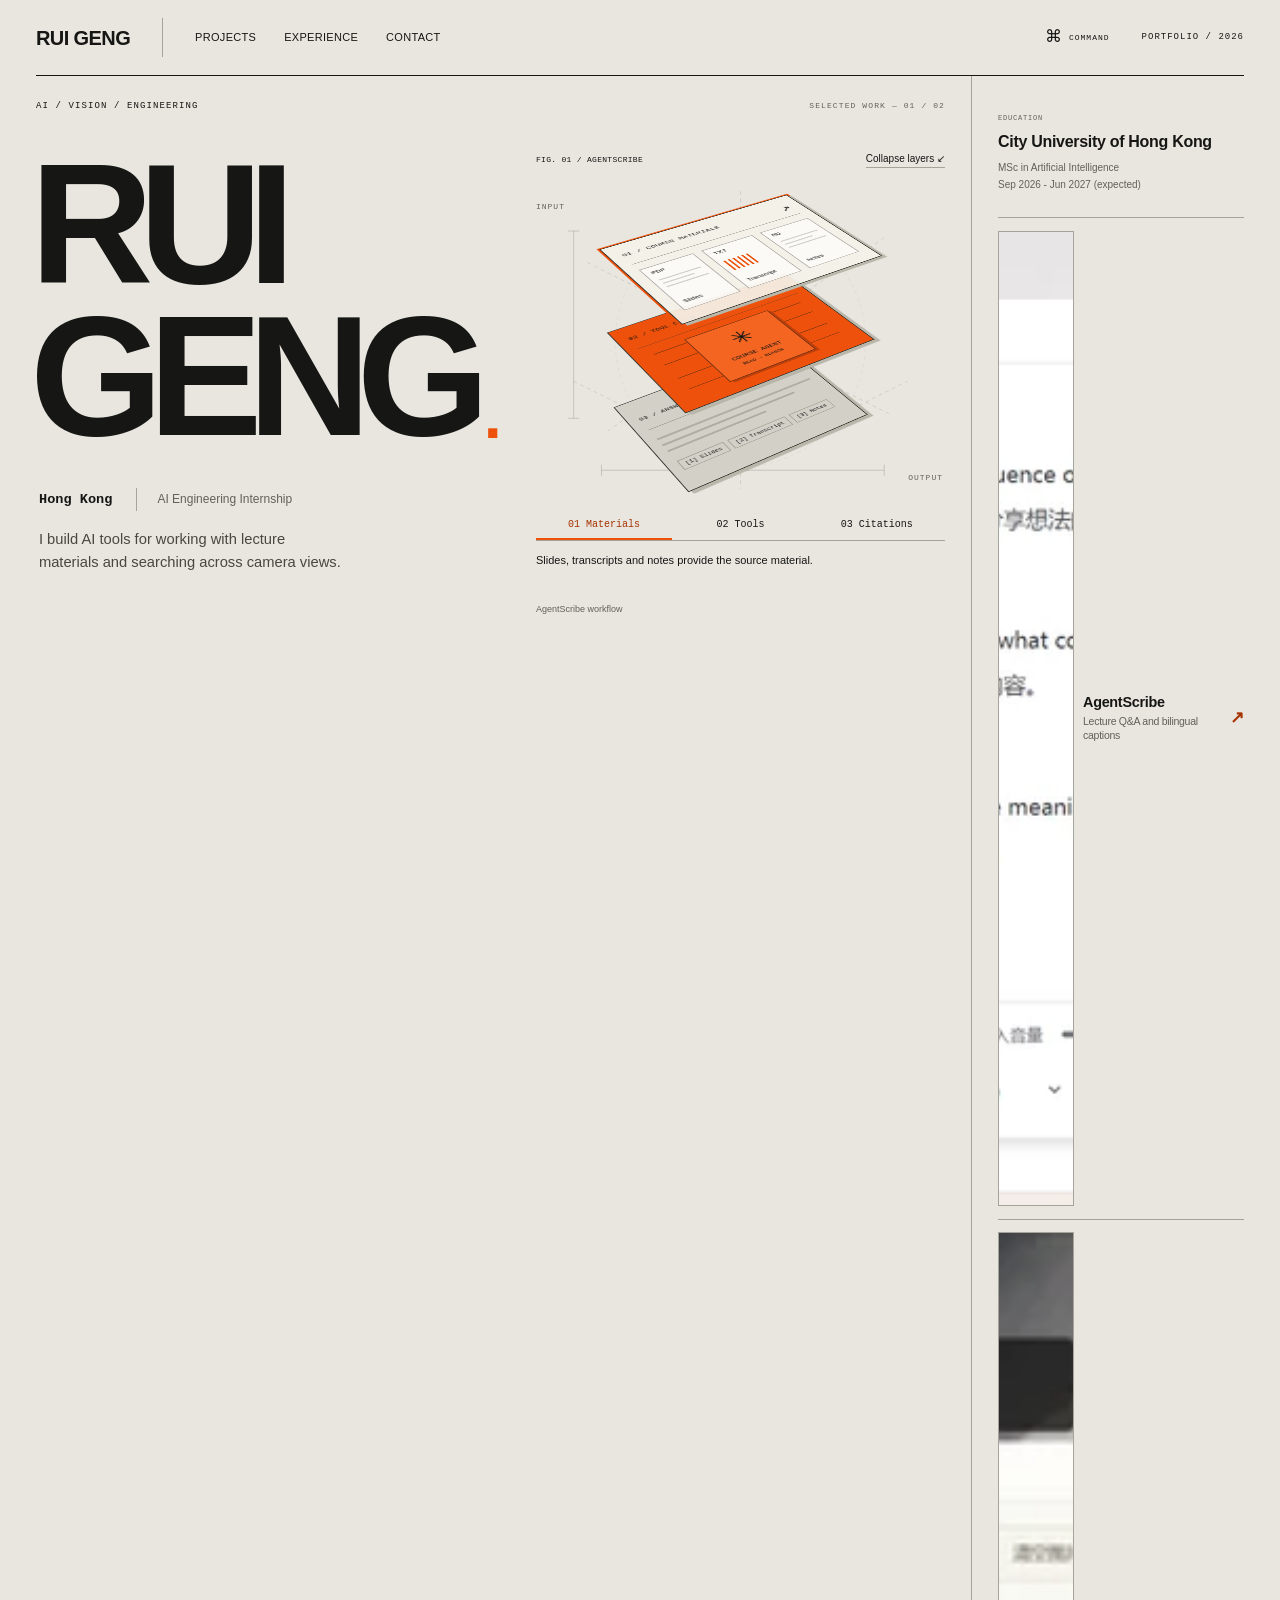
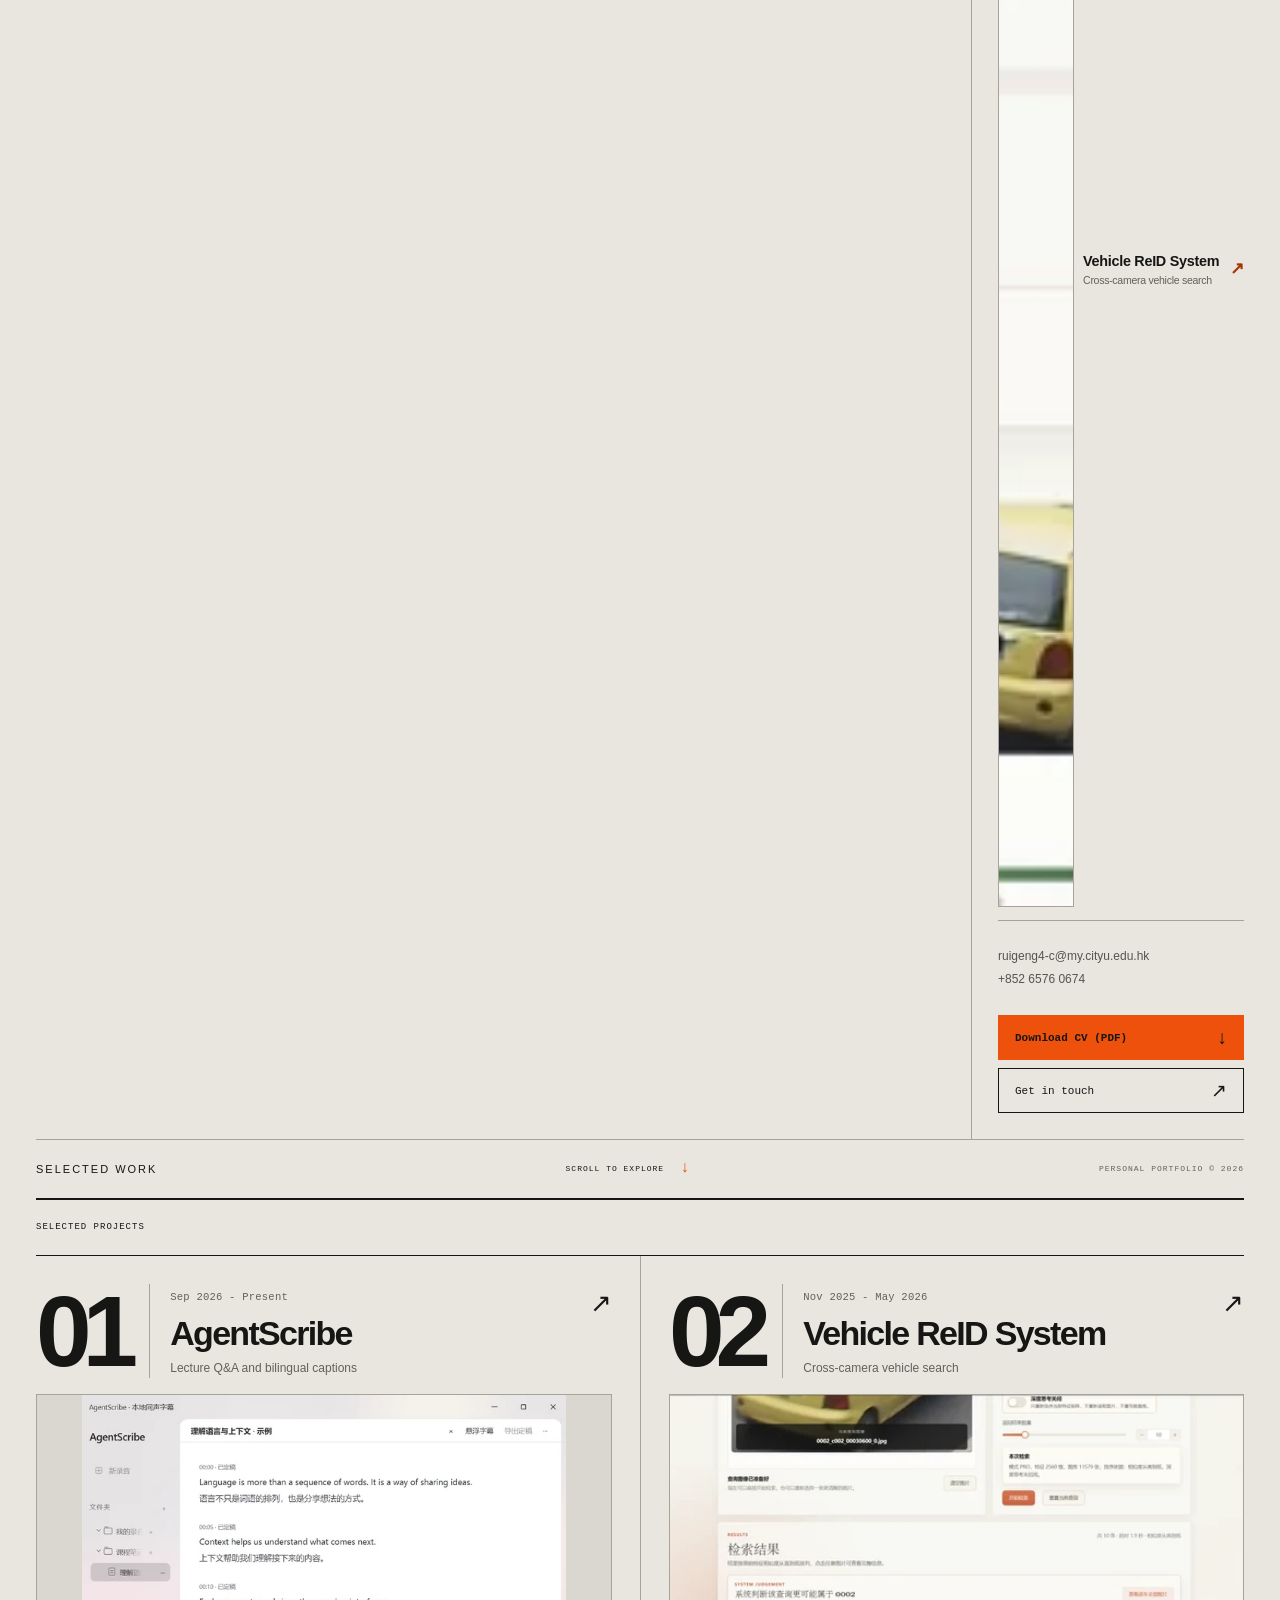
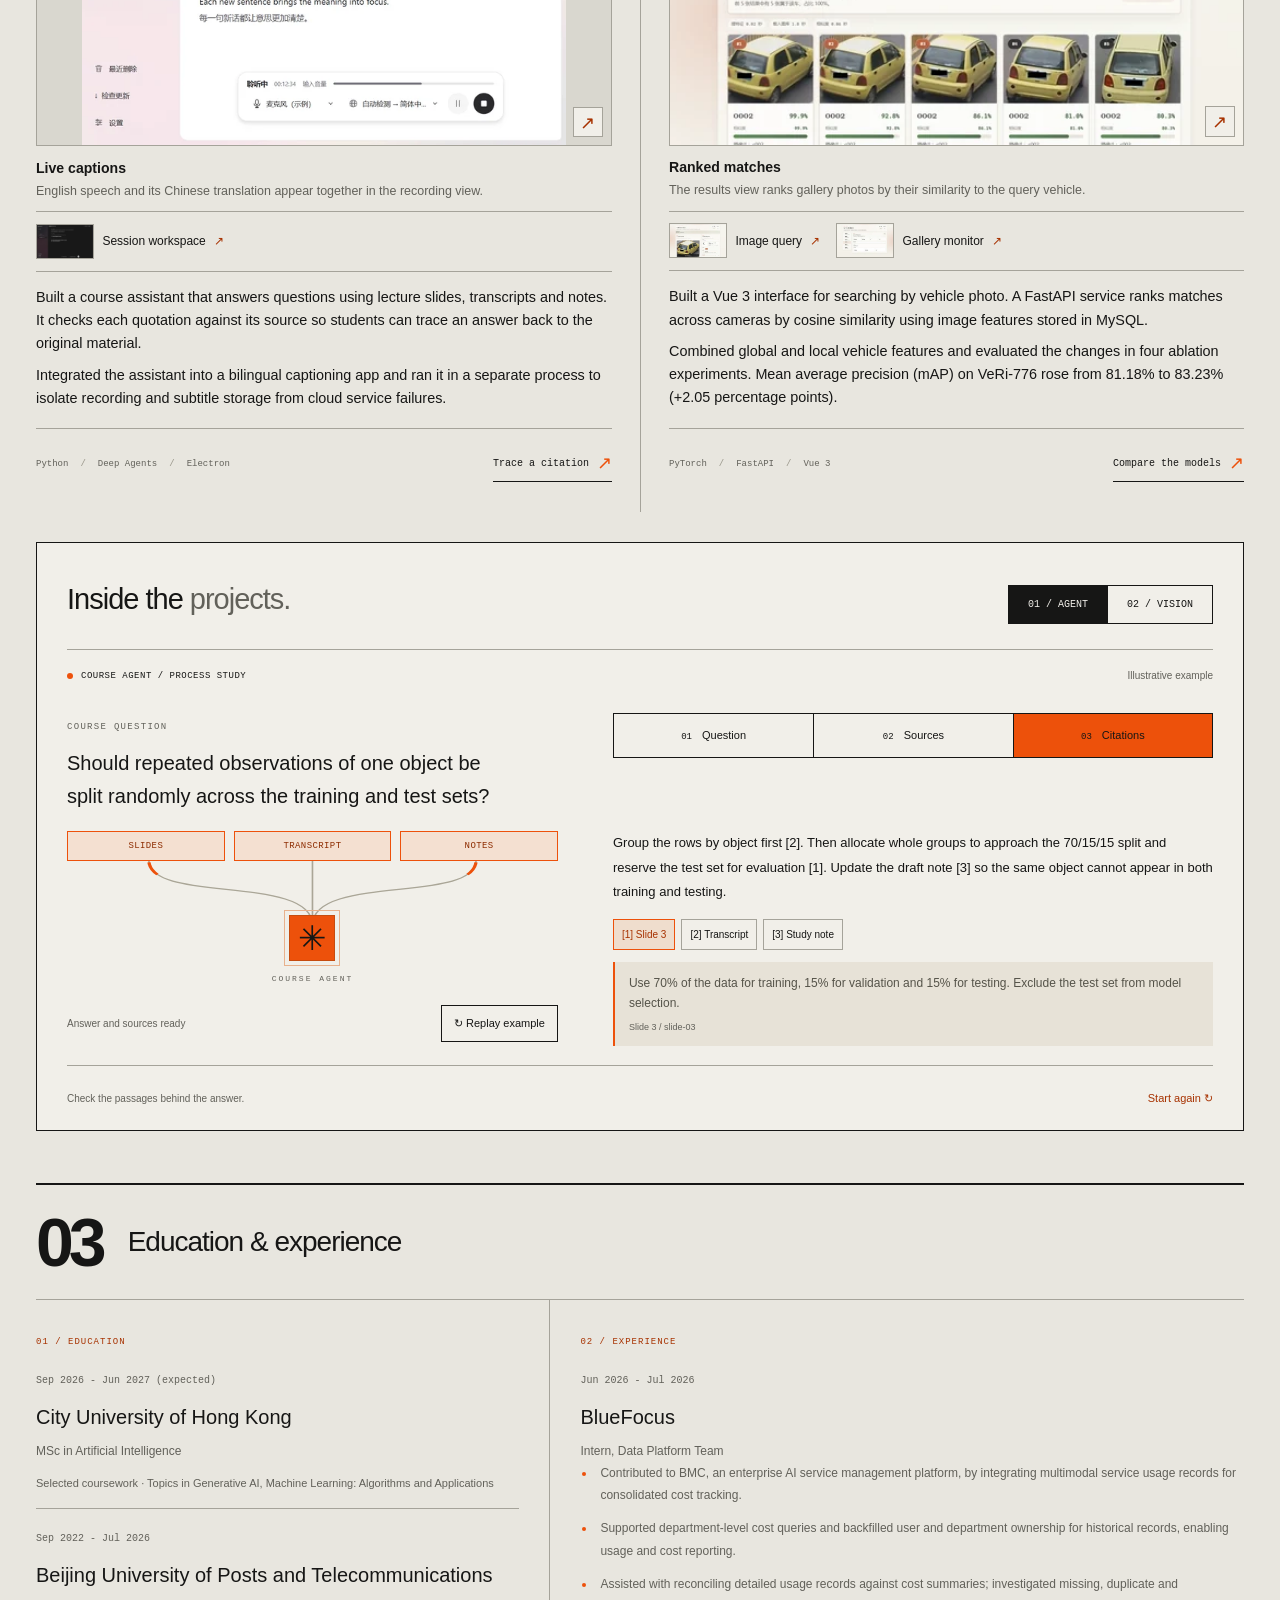
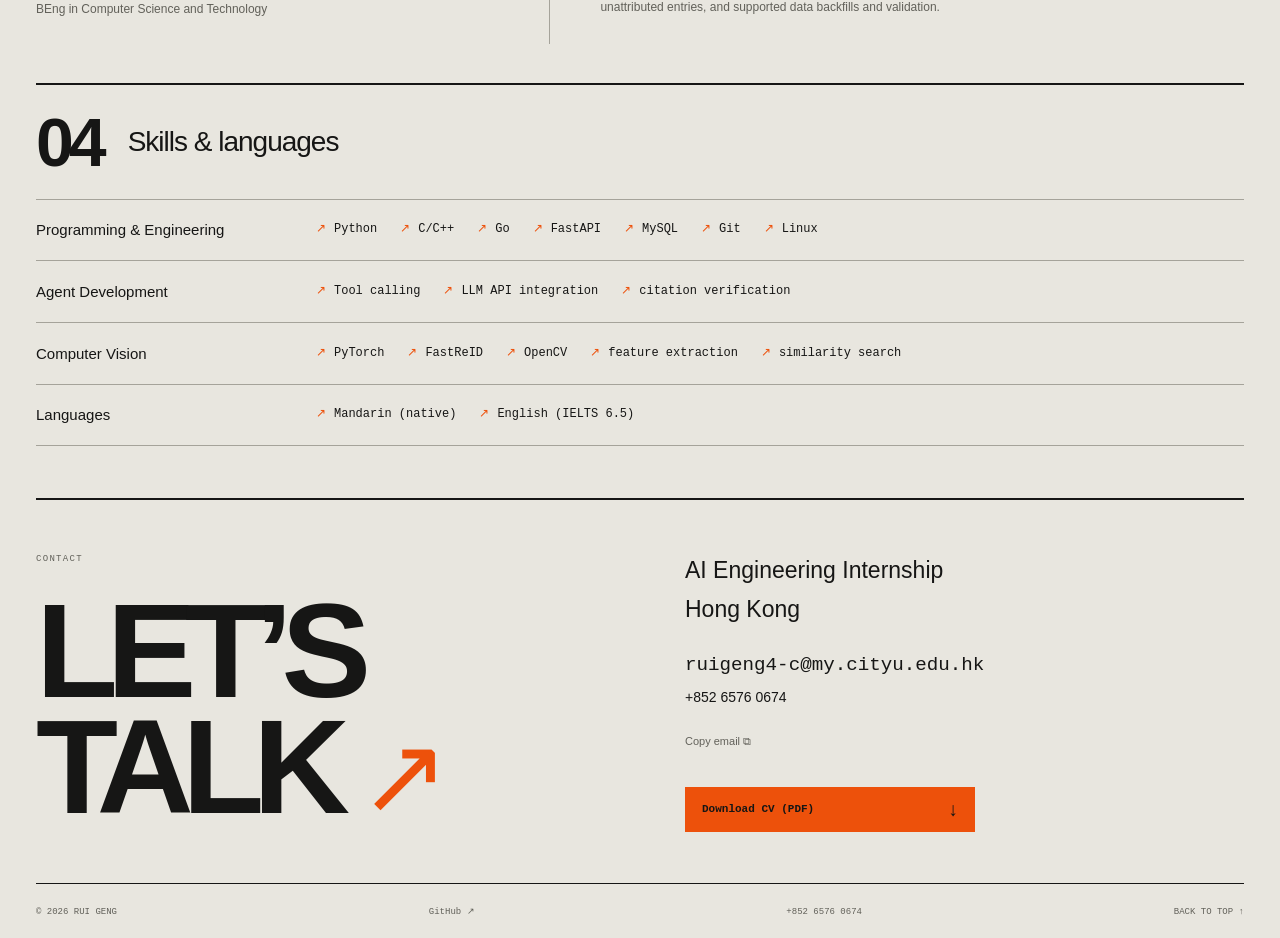
==== commit ea767a9c: "Restore original project galleries and render the Hong Kong CV as HTML" ====
--- a/hk/index.html
+++ b/hk/index.html
@@ -9,9 +9,9 @@
   <link rel="icon" type="image/svg+xml" href="../assets/favicon.svg">
   <link rel="stylesheet" href="../styles.css">
   <link rel="stylesheet" href="../motion.css">
-  <link rel="stylesheet" href="./hk.css">
-  <script src="./content.js" defer></script>
-  <script src="../app.js" defer></script>
+  <link rel="stylesheet" href="./hk.css?v=gallery2">
+  <script src="./content.js?v=gallery2" defer></script>
+  <script src="../app.js?v=gallery2" defer></script>
   <script src="../motion.js" defer></script>
 </head>
 <body>
@@ -23,13 +23,14 @@
     <button class="command-open" type="button" aria-label="Open command palette">⌘ <span>COMMAND</span></button>
     <span class="header-index" aria-hidden="true">PORTFOLIO / 2026</span>
   </header>
-  <main id="main">
+  <main id="main" data-rendered-cv>
     <section class="hero section-width" id="home" aria-labelledby="hero-title">
       <div class="hero-main">
         <div class="hero-topline"><span>AI / VISION / ENGINEERING</span><span>SELECTED WORK — 01 / 02</span></div>
         <div class="hero-name">
           <h1 id="hero-title" aria-label="Rui Geng"><span aria-hidden="true">RUI</span><span aria-hidden="true">GENG<span class="name-period">.</span></span></h1>
-          <div class="name-caption"><span data-field="location"></span><p data-field="role"></p></div>
+          <div class="name-caption"><span>Hong Kong</span><p>AI Engineering Internship</p></div>
+          <p class="hero-summary">I build AI tools for working with lecture materials and searching across camera views.</p>
         </div>
         <figure class="assembly" aria-label="Interactive diagram of the AgentScribe workflow">
           <div class="assembly-heading"><span>FIG. 01 / AGENTSCRIBE</span><button id="assembly-toggle" type="button" aria-pressed="true">Collapse layers ↙</button></div>
@@ -46,65 +47,103 @@
         </figure>
       </div>
       <aside class="hero-aside">
-        <div class="profile-id"><div><span class="tiny-label">EDUCATION</span><h2 data-field="currentSchool"></h2><p data-field="currentDegree"></p><p data-field="educationPeriod"></p></div></div>
-        <div class="discipline-links">
-          <a href="#agentscribe"><span aria-hidden="true">↗</span> AgentScribe</a>
-          <a href="#vehicle-reid"><span aria-hidden="true">↗</span> Vehicle ReID</a>
-        </div>
-        <div class="hero-intro hk-direct"><a data-email></a><a data-phone></a></div>
+        <div class="profile-id"><div><span class="tiny-label">EDUCATION</span><h2>City University of Hong Kong</h2><p>MSc in Artificial Intelligence</p><p>Sep 2026 - Jun 2027 (expected)</p></div></div>
+        <div class="discipline-links"><a href="#agentscribe">
+    <picture><source type="image/webp" srcset="./images/agentscribe-240.webp 240w, ./images/agentscribe-640.webp 640w, ./images/agentscribe-1120.webp 1120w" sizes="(max-width: 700px) 72px, 78px"><img src="../assets/agentscribe.png" width="1350" height="975" alt="" loading="eager" decoding="async"></picture>
+    <span class="shortcut-label">AgentScribe<small>Lecture Q&amp;A and bilingual captions</small></span><i aria-hidden="true">↗</i></a>
+<a href="#vehicle-reid">
+    <picture><source type="image/webp" srcset="./images/vehicle-reid-results-240.webp 240w, ./images/vehicle-reid-results-640.webp 640w, ./images/vehicle-reid-results-1120.webp 1120w" sizes="(max-width: 700px) 72px, 78px"><img src="../assets/vehicle-reid-results.png" width="2550" height="1275" alt="" loading="eager" decoding="async"></picture>
+    <span class="shortcut-label">Vehicle ReID System<small>Cross-camera vehicle search</small></span><i aria-hidden="true">↗</i></a></div>
+        <div class="hero-intro hk-direct"><a href="mailto:ruigeng4-c@my.cityu.edu.hk">ruigeng4-c@my.cityu.edu.hk</a><a href="tel:+85265760674">+852 6576 0674</a></div>
         <div class="hero-actions">
-          <a class="button primary" href="#contact">Get in touch <span aria-hidden="true">↗</span></a>
-          <a class="button secondary pdf-link" hreflang="en" href="../assets/Rui-Geng-CV-HK.pdf" download>English CV (PDF)<span aria-hidden="true">↓</span></a>
+          <a class="button primary pdf-link" href="../assets/Rui-Geng-CV-HK.pdf" download="Rui-Geng-CV-HK.pdf">Download CV (PDF) <span aria-hidden="true">↓</span></a>
+          <a class="button secondary" href="#contact">Get in touch <span aria-hidden="true">↗</span></a>
         </div>
       </aside>
-      <div class="hero-foot"><span><span data-field="role"></span></span><a href="#projects">SCROLL TO EXPLORE <span>↓</span></a><span>PERSONAL PORTFOLIO © 2026</span></div>
+      <div class="hero-foot"><span>SELECTED WORK</span><a href="#projects">SCROLL TO EXPLORE <span>↓</span></a><span>PERSONAL PORTFOLIO © 2026</span></div>
     </section>
     <section class="projects-section section-width" id="projects" aria-labelledby="projects-title">
-      <div class="section-kicker"><h2 id="projects-title">SELECTED PROJECTS</h2><span>01 — 02 / FROM IDEA TO APPLICATION</span></div>
+      <div class="section-kicker"><h2 id="projects-title">SELECTED PROJECTS</h2></div>
       <div class="project-grid">
         <article class="project reveal" id="agentscribe">
-          <div class="project-heading"><span class="project-number" aria-hidden="true">01</span><div><span class="tiny-label">AGENT APPLICATION</span><h3>AgentScribe</h3><p class="project-subtitle" data-label="agentscribe"></p></div><a class="repo-link" data-repo="agentscribe" target="_blank" rel="noopener noreferrer" aria-label="AgentScribe source code on GitHub">↗</a></div>
-          <div class="hk-proof citation-proof">
-            <span class="tiny-label">CITATION PREVIEW · WORKED EXAMPLE</span>
-            <p>“Keep all observations of the same object in one split.”</p>
-            <a class="source-ref" href="#lab" data-open-lab="agent" data-cite="transcript-12">[2] Lecture transcript ↗</a>
-          </div>
-          <p class="project-description" data-description="agentscribe"></p>
-          <dl class="project-points" data-points="agentscribe"></dl>
-          <div class="project-bottom"><div class="tags" data-tags="agentscribe"></div><button class="text-link" data-open-lab="agent" type="button">Explore the course assistant <span>↗</span></button></div>
-        </article>
-        <article class="project reveal" id="vehicle-reid">
-          <div class="project-heading"><span class="project-number" aria-hidden="true">02</span><div><span class="tiny-label">VISION & RETRIEVAL</span><h3>Vehicle ReID</h3><p class="project-subtitle" data-label="vehicle-reid"></p></div><a class="repo-link" data-repo="vehicle-reid" target="_blank" rel="noopener noreferrer" aria-label="Vehicle ReID source code on GitHub">↗</a></div>
-          <figure class="hk-proof retrieval-proof">
-            <figcaption class="tiny-label">IMAGE SEARCH · SAMPLE MATCHES</figcaption>
-            <div class="matches" role="img" aria-label="Three ranked matches showing the same yellow vehicle from different camera angles"><span></span><span></span><span></span></div>
-            <a class="source-ref" href="#lab" data-open-lab="vision">Compare retrieval models ↗</a>
-          </figure>
-          <p class="project-description" data-description="vehicle-reid"></p>
-          <dl class="project-points" data-points="vehicle-reid"></dl>
-          <div class="project-bottom"><div class="tags" data-tags="vehicle-reid"></div><button class="text-link" data-open-lab="vision" type="button">Compare the models <span>↗</span></button></div>
-        </article>
+    <div class="project-heading">
+      <span class="project-number" aria-hidden="true">01</span>
+      <div><span class="entry-period">Sep 2026 - Present</span><h3>AgentScribe</h3><p class="project-subtitle">Lecture Q&amp;A and bilingual captions</p></div>
+      <a class="repo-link" href="https://github.com/Rand0MGG/agentscribe-local" target="_blank" rel="noopener noreferrer" aria-label="AgentScribe source code on GitHub">↗</a>
+    </div>
+    <figure class="project-gallery">
+      <a class="gallery-cover" href="../assets/agentscribe.png" data-image="agentscribe" data-caption="AgentScribe — Live captions" data-description="English speech and its Chinese translation appear together in the recording view." aria-label="Enlarge AgentScribe — Live captions">
+    <picture><source type="image/webp" srcset="./images/agentscribe-240.webp 240w, ./images/agentscribe-640.webp 640w, ./images/agentscribe-1120.webp 1120w" sizes="(max-width: 700px) calc(100vw - 36px), (max-width: 1450px) 44vw, 640px"><img src="../assets/agentscribe.png" width="1350" height="975" alt="AgentScribe recording window with timestamped English captions, Chinese translations and recording controls." loading="lazy" decoding="async"></picture><span class="expand-mark" aria-hidden="true">↗</span>
+  </a>
+      <figcaption><strong>Live captions</strong><span>English speech and its Chinese translation appear together in the recording view.</span></figcaption>
+      <div class="gallery-strip"><a class="gallery-thumb" href="../assets/agentscribe-dark.png" data-image="agentscribe" data-caption="AgentScribe — Session workspace" data-description="A saved session with its bilingual transcript in the dark workspace." aria-label="Enlarge AgentScribe — Session workspace">
+    <picture><source type="image/webp" srcset="./images/agentscribe-dark-240.webp 240w, ./images/agentscribe-dark-640.webp 640w, ./images/agentscribe-dark-1120.webp 1120w" sizes="64px"><img src="../assets/agentscribe-dark.png" width="1920" height="1260" alt="Dark AgentScribe workspace with session folders beside an English and Chinese transcript." loading="lazy" decoding="async"></picture><span>Session workspace</span><span class="expand-mark" aria-hidden="true">↗</span>
+  </a></div>
+    </figure>
+    <div class="project-copy"><p>Built a course assistant that answers questions using lecture slides, transcripts and notes. It checks each quotation against its source so students can trace an answer back to the original material.</p>
+<p>Integrated the assistant into a bilingual captioning app and ran it in a separate process to isolate recording and subtitle storage from cloud service failures.</p></div>
+    <div class="project-bottom">
+      <div class="tags"><span>Python</span><span>Deep Agents</span><span>Electron</span></div>
+      <a class="text-link" href="#lab" data-open-lab="agent" data-cite="transcript-12">Trace a citation <span aria-hidden="true">↗</span></a>
+    </div>
+  </article>
+<article class="project reveal" id="vehicle-reid">
+    <div class="project-heading">
+      <span class="project-number" aria-hidden="true">02</span>
+      <div><span class="entry-period">Nov 2025 - May 2026</span><h3>Vehicle ReID System</h3><p class="project-subtitle">Cross-camera vehicle search</p></div>
+      <a class="repo-link" href="https://github.com/Rand0MGG/vehicle-reid-system" target="_blank" rel="noopener noreferrer" aria-label="Vehicle ReID System source code on GitHub">↗</a>
+    </div>
+    <figure class="project-gallery">
+      <a class="gallery-cover" href="../assets/vehicle-reid-results.png" data-image="vehicle-reid" data-caption="Vehicle ReID System — Ranked matches" data-description="The results view ranks gallery photos by their similarity to the query vehicle." aria-label="Enlarge Vehicle ReID System — Ranked matches">
+    <picture><source type="image/webp" srcset="./images/vehicle-reid-results-240.webp 240w, ./images/vehicle-reid-results-640.webp 640w, ./images/vehicle-reid-results-1120.webp 1120w" sizes="(max-width: 700px) calc(100vw - 36px), (max-width: 1450px) 44vw, 640px"><img src="../assets/vehicle-reid-results.png" width="2550" height="1275" alt="Retrieval results showing five ranked photos of a yellow hatchback, with similarity scores beneath each match." loading="lazy" decoding="async"></picture><span class="expand-mark" aria-hidden="true">↗</span>
+  </a>
+      <figcaption><strong>Ranked matches</strong><span>The results view ranks gallery photos by their similarity to the query vehicle.</span></figcaption>
+      <div class="gallery-strip"><a class="gallery-thumb" href="../assets/vehicle-reid.png" data-image="vehicle-reid" data-caption="Vehicle ReID System — Image query" data-description="A vehicle photo and the model settings used for the search." aria-label="Enlarge Vehicle ReID System — Image query">
+    <picture><source type="image/webp" srcset="./images/vehicle-reid-240.webp 240w, ./images/vehicle-reid-640.webp 640w, ./images/vehicle-reid-1120.webp 1120w" sizes="64px"><img src="../assets/vehicle-reid.png" width="2550" height="1275" alt="Vehicle search interface with a yellow hatchback as the query and model settings alongside it." loading="lazy" decoding="async"></picture><span>Image query</span><span class="expand-mark" aria-hidden="true">↗</span>
+  </a>
+<a class="gallery-thumb" href="../assets/vehicle-reid-monitor.png" data-image="vehicle-reid" data-caption="Vehicle ReID System — Gallery monitor" data-description="The monitoring view reports gallery size and feature coverage for the selected model." aria-label="Enlarge Vehicle ReID System — Gallery monitor">
+    <picture><source type="image/webp" srcset="./images/vehicle-reid-monitor-240.webp 240w, ./images/vehicle-reid-monitor-640.webp 640w, ./images/vehicle-reid-monitor-1120.webp 1120w" sizes="64px"><img src="../assets/vehicle-reid-monitor.png" width="2550" height="1275" alt="Administration screen displaying gallery counts, model feature coverage and processing status." loading="lazy" decoding="async"></picture><span>Gallery monitor</span><span class="expand-mark" aria-hidden="true">↗</span>
+  </a></div>
+    </figure>
+    <div class="project-copy"><p>Built a Vue 3 interface for searching by vehicle photo. A FastAPI service ranks matches across cameras by cosine similarity using image features stored in MySQL.</p>
+<p>Combined global and local vehicle features and evaluated the changes in four ablation experiments. Mean average precision (mAP) on VeRi-776 rose from 81.18% to 83.23% (+2.05 percentage points).</p></div>
+    <div class="project-bottom">
+      <div class="tags"><span>PyTorch</span><span>FastAPI</span><span>Vue 3</span></div>
+      <a class="text-link" href="#lab-vision" data-open-lab="vision">Compare the models <span aria-hidden="true">↗</span></a>
+    </div>
+  </article>
       </div>
     </section>
     <section class="lab-section section-width reveal" id="lab" aria-labelledby="lab-title">
-      <div class="lab-header"><div><span class="tiny-label">OPEN THE BLACK BOX.</span><h2 id="lab-title">Inside the <span>projects.</span></h2></div><div class="lab-tabs" role="tablist" aria-label="Select a project demo"><button id="tab-agent" type="button" role="tab" data-lab="agent" aria-controls="lab-agent" aria-selected="true">01 / AGENT</button><button id="tab-vision" type="button" role="tab" data-lab="vision" aria-controls="lab-vision" aria-selected="false" tabindex="-1">02 / VISION</button></div></div>
+      <div class="lab-header"><div><h2 id="lab-title">Inside the <span>projects.</span></h2></div><div class="lab-tabs" role="tablist" aria-label="Select a project demo"><button id="tab-agent" type="button" role="tab" data-lab="agent" aria-controls="lab-agent" aria-selected="true">01 / AGENT</button><button id="tab-vision" type="button" role="tab" data-lab="vision" aria-controls="lab-vision" aria-selected="false" tabindex="-1">02 / VISION</button></div></div>
       <div id="lab-agent" class="lab-panel" role="tabpanel" aria-labelledby="tab-agent">
-        <div class="agent-demo"><div class="demo-top"><span><i class="status-dot" aria-hidden="true"></i> COURSE AGENT / PROCESS STUDY</span><span class="demo-badge">Illustrative example</span></div><div class="agent-question"><span class="tiny-label">COURSE QUESTION</span><p id="agent-question"></p></div><div class="agent-steps" role="group" aria-label="Select an agent step"><button type="button" data-step="0" aria-pressed="true"><span>01</span> Question</button><button type="button" data-step="1" aria-pressed="false"><span>02</span> Sources</button><button type="button" data-step="2" aria-pressed="false"><span>03</span> Citations</button></div><div id="agent-panel" class="agent-panel" aria-live="polite"></div><div class="demo-controls"><span>Check the passages behind the answer.</span><button id="agent-next" type="button">Read the sources →</button></div></div>
+        <div class="agent-demo"><div class="demo-top"><span><i class="status-dot" aria-hidden="true"></i> COURSE AGENT / PROCESS STUDY</span><span class="demo-badge">Illustrative example</span></div><div class="agent-question"><span class="tiny-label">COURSE QUESTION</span><p id="agent-question">Should repeated observations of one object be split randomly across the training and test sets?</p></div><div class="agent-steps" role="group" aria-label="Select an agent step"><button type="button" data-step="0" aria-pressed="true"><span>01</span> Question</button><button type="button" data-step="1" aria-pressed="false"><span>02</span> Sources</button><button type="button" data-step="2" aria-pressed="false"><span>03</span> Citations</button></div><div id="agent-panel" class="agent-panel" aria-live="polite"><p>Group the rows by object first [2]. Then allocate whole groups to approach the 70/15/15 split and reserve the test set for evaluation [1]. Update the draft note [3] so the same object cannot appear in both training and testing.</p></div><div class="demo-controls"><span>Check the passages behind the answer.</span><button id="agent-next" type="button">Read the sources →</button></div></div>
       </div>
       <div id="lab-vision" class="lab-panel" role="tabpanel" aria-labelledby="tab-vision" hidden>
         <div class="experiment"><div class="demo-top"><span><i class="status-dot" aria-hidden="true"></i> VEHICLE REID / EXPERIMENT LOG</span><span class="demo-badge">Recorded experiment</span></div><div class="experiment-layout"><div class="experiment-controls"><span class="tiny-label">SAME DATASET. DIFFERENT MODELS.</span><h3>Matching vehicles<br> across cameras.</h3><p>Compare both models on the VeRi-776 benchmark. Higher scores indicate better retrieval.</p><div class="model-switch" role="group" aria-label="Select a model"><button type="button" data-model="baseline" aria-pressed="false">M0 / Baseline</button><button type="button" class="active" data-model="improved" aria-pressed="true">M3 / SaGL</button></div></div><div class="experiment-results"><div class="metric-row"><div><span class="tiny-label">mAP</span><div class="metric-number"><span id="map-number">83.23</span><small>%</small></div><div class="metric-track"><i id="map-bar"></i></div></div><div><span class="tiny-label">mINP</span><div class="metric-number"><span id="minp-number">48.99</span><small>%</small></div><div class="metric-track"><i id="minp-bar"></i></div></div></div><div class="experiment-foot"><strong id="metric-delta">mAP +2.05 pp / mINP +4.77 pp</strong><span>VeRi-776 · same evaluation protocol<br>Baseline vs. global and local features</span></div></div></div><div class="pipeline" aria-label="Retrieval pipeline"><span>Query image</span><b aria-hidden="true">→</b><span>Features</span><b aria-hidden="true">→</b><span>Similarity</span><b aria-hidden="true">→</b><span>Matches</span></div></div>
       </div>
     </section>
     <section class="journey-section section-width" id="journey" aria-labelledby="journey-title">
-      <div class="section-heading reveal"><span class="section-number">03</span><div><span class="tiny-label">EDUCATION & EXPERIENCE</span><h2 id="journey-title">Education & experience</h2></div></div>
-      <div class="journey-grid reveal"><div class="journey-column"><span class="file-label">01 / EDUCATION</span><div id="education-list"></div></div><div class="journey-column"><span class="file-label">02 / EXPERIENCE</span><div class="journey-entry internship"><span class="entry-period" id="internship-period"></span><h3 id="internship-company"></h3><p id="internship-team"></p><div class="internship-project"><span class="status-dot" aria-hidden="true"></span> BMC · Enterprise AI services</div><ul id="internship-bullets"></ul></div></div></div>
+      <div class="section-heading reveal"><span class="section-number">03</span><div><h2 id="journey-title">Education & experience</h2></div></div>
+      <div class="journey-grid reveal"><div class="journey-column"><span class="file-label">01 / EDUCATION</span><div id="education-list"><div class="journey-entry"><span class="entry-period">Sep 2026 - Jun 2027 (expected)</span>
+    <h3>City University of Hong Kong</h3><p>MSc in Artificial Intelligence</p><p class="education-detail">Selected coursework · Topics in Generative AI, Machine Learning: Algorithms and Applications</p></div>
+<div class="journey-entry"><span class="entry-period">Sep 2022 - Jul 2026</span>
+    <h3>Beijing University of Posts and Telecommunications</h3><p>BEng in Computer Science and Technology</p></div></div></div><div class="journey-column"><span class="file-label">02 / EXPERIENCE</span><div class="journey-entry internship"><span class="entry-period">Jun 2026 - Jul 2026</span>
+    <h3>BlueFocus</h3><p>Intern, Data Platform Team</p><ul><li>Contributed to BMC, an enterprise AI service management platform, by integrating multimodal service usage records for consolidated cost tracking.</li><li>Supported department-level cost queries and backfilled user and department ownership for historical records, enabling usage and cost reporting.</li><li>Assisted with reconciling detailed usage records against cost summaries; investigated missing, duplicate and unattributed entries, and supported data backfills and validation.</li></ul></div></div></div>
     </section>
-    <section class="skills-section section-width" id="skills" aria-labelledby="skills-title"><div class="section-heading reveal"><span class="section-number">04</span><div><span class="tiny-label">TOOLS & METHODS</span><h2 id="skills-title">Skills & languages</h2></div></div><div class="skill-table reveal" id="skills-list"></div></section>
-    <section class="contact-section section-width reveal" id="contact" aria-labelledby="contact-title"><div class="contact-title"><span class="tiny-label">CONTACT</span><h2 id="contact-title">LET’S<br>TALK<span>↗</span></h2></div><div class="contact-details"><p><span data-field="role"></span><br><span data-field="location"></span></p><a class="email-link" id="email-link"></a><a class="hk-phone" data-phone></a><div><button class="copy-email" id="copy-email" type="button" aria-label="Copy email">Copy email ⧉</button><span class="copy-feedback" id="copy-feedback" role="status"></span></div><a class="button primary pdf-link" href="../assets/Rui-Geng-CV-HK.pdf" download>Download CV (PDF) <span>↓</span></a></div></section>
+    <section class="skills-section section-width" id="skills" aria-labelledby="skills-title"><div class="section-heading reveal"><span class="section-number">04</span><div><h2 id="skills-title">Skills & languages</h2></div></div><div class="skill-table reveal" id="skills-list"><div class="skill-row"><h3>Programming &amp; Engineering</h3>
+    <div class="skill-items"><span>Python</span><span>C/C++</span><span>Go</span><span>FastAPI</span><span>MySQL</span><span>Git</span><span>Linux</span></div></div>
+<div class="skill-row"><h3>Agent Development</h3>
+    <div class="skill-items"><span>Tool calling</span><span>LLM API integration</span><span>citation verification</span></div></div>
+<div class="skill-row"><h3>Computer Vision</h3>
+    <div class="skill-items"><span>PyTorch</span><span>FastReID</span><span>OpenCV</span><span>feature extraction</span><span>similarity search</span></div></div>
+<div class="skill-row"><h3>Languages</h3>
+    <div class="skill-items"><span>Mandarin (native)</span><span>English (IELTS 6.5)</span></div></div></div></section>
+    <section class="contact-section section-width reveal" id="contact" aria-labelledby="contact-title"><div class="contact-title"><span class="tiny-label">CONTACT</span><h2 id="contact-title">LET’S<br>TALK<span>↗</span></h2></div><div class="contact-details"><p><span>AI Engineering Internship</span><br><span>Hong Kong</span></p><a class="email-link" id="email-link" href="mailto:ruigeng4-c@my.cityu.edu.hk">ruigeng4-c@my.cityu.edu.hk</a><a class="hk-phone" href="tel:+85265760674">+852 6576 0674</a><div><button class="copy-email" id="copy-email" type="button" aria-label="Copy email">Copy email ⧉</button><span class="copy-feedback" id="copy-feedback" role="status"></span></div><a class="button primary pdf-link" href="../assets/Rui-Geng-CV-HK.pdf" download="Rui-Geng-CV-HK.pdf">Download CV (PDF) <span>↓</span></a></div></section>
   </main>
-  <footer class="section-width"><span>© 2026 RUI GENG</span><span>IDEAS → SYSTEMS → EXPERIENCES</span><a id="footer-github" target="_blank" rel="noopener noreferrer">GitHub ↗</a><a id="phone-link"></a><a href="#home" aria-label="Back to top">BACK TO TOP ↑</a></footer>
-  <dialog id="image-dialog" aria-labelledby="image-dialog-title"><div class="lightbox-toolbar"><span id="image-dialog-title"></span><button type="button" id="close-image" aria-label="Close preview">Close ×</button></div><img id="lightbox-image" alt=""><p>Project preview.</p></dialog>
+  <footer class="section-width"><span>© 2026 RUI GENG</span><a id="footer-github" href="https://github.com/Rand0MGG" target="_blank" rel="noopener noreferrer">GitHub ↗</a><a id="phone-link" href="tel:+85265760674">+852 6576 0674</a><a href="#home" aria-label="Back to top">BACK TO TOP ↑</a></footer>
+  <dialog id="image-dialog" aria-labelledby="image-dialog-title"><div class="lightbox-toolbar"><span id="image-dialog-title"></span><button type="button" id="close-image" aria-label="Close preview">Close ×</button></div><p id="image-dialog-description"></p></dialog>
   <dialog id="command-dialog" aria-labelledby="command-title"><div class="window-bar"><h2 id="command-title">RUI GENG / COMMAND LINE</h2><button type="button" id="close-command" aria-label="Close command palette">ESC ×</button></div><p class="terminal-intro">Type help for available commands.</p><div class="terminal-output" id="terminal-output" role="log" aria-label="Command output" aria-live="polite"><div>✓ 2 projects loaded</div><div>about / projects / resume / help</div></div><form id="terminal-form" class="terminal-form"><label for="terminal-input" aria-label="Command">❯</label><input id="terminal-input" autocomplete="off" autocapitalize="off" spellcheck="false" maxlength="120" aria-label="Enter a command" placeholder="help" enterkeyhint="go"><button type="submit" aria-label="Run command">↵</button></form><div class="terminal-shortcuts" aria-label="Quick commands"><button type="button" data-command="about">about</button><button type="button" data-command="projects">projects</button><button type="button" data-command="resume">resume</button><button type="button" data-command="help">help</button></div></dialog>
-  <noscript><div class="noscript-note">Interactive previews require JavaScript. <a href="../assets/Rui-Geng-CV-HK.pdf">Download the CV (PDF)</a>.</div></noscript>
+
 </body>
 </html>
--- a/hk/hk.css
+++ b/hk/hk.css
@@ -1,46 +1,106 @@
-.hero-name .name-caption > span {
-  font: 600 .85rem/1.45 var(--mono);
-  letter-spacing: normal;
+/* Hong Kong edition. The original full-size screenshots open from each preview. */
+.name-caption > span { font: 600 .85rem/1.4 var(--mono); letter-spacing: normal; }
+.hero-summary { max-width: 37ch; margin: 1.1rem 1rem 0 .18rem; font-size: clamp(.85rem, 1.15vw, 1.06rem); line-height: 1.55; color: #484741; }
+.hero-aside { gap: clamp(.9rem, 1.9vw, 1.7rem); }
+.hero-aside .profile-id h2 { overflow-wrap: normal; }
+.hero-aside .discipline-links, .hero-aside .hero-intro, .hero-aside .hero-actions { margin: 0; }
+.discipline-links a { display: grid; grid-template-columns: minmax(0, 31%) minmax(0, 1fr) auto; gap: .55rem; align-items: center; padding-block: .8rem; }
+.discipline-links picture { display: block; }
+.discipline-links img { display: block; width: 100%; aspect-ratio: 1.5; object-fit: cover; border: 1px solid var(--line); }
+.discipline-links a > .shortcut-label { font: 700 .9rem/1.12 var(--sans); letter-spacing: -.02em; color: var(--ink); }
+.shortcut-label small { display: block; margin-top: .25rem; font: 400 .66rem/1.35 var(--sans); color: var(--muted); }
+.discipline-links i, .expand-mark { color: var(--orange-dark); font-style: normal; }
+.hk-direct a, .hk-phone { display: block; width: fit-content; max-width: 100%; overflow-wrap: anywhere; }
+.hk-direct a:hover, .hk-phone:hover { text-decoration: underline; }
+.hk-phone { margin: .5rem 0; }
+.contact-details .email-link { overflow-wrap: anywhere; }
+
+.project { display: flex; flex-direction: column; }
+.project-heading { align-items: center; margin-bottom: 1rem; }
+.project-heading .entry-period { font-size: .66rem; letter-spacing: .02em; }
+.project h3, .journey-entry h3 { overflow-wrap: break-word; }
+.project-gallery { margin: 0; }
+.gallery-cover { display: block; position: relative; background: #d9d7cf; border: 1px solid var(--line); cursor: zoom-in; }
+.gallery-cover picture, .gallery-thumb picture { display: block; }
+.gallery-cover img { display: block; width: 100%; height: auto; aspect-ratio: 1.64; object-fit: contain; }
+#vehicle-reid .gallery-cover img { object-fit: cover; }
+.gallery-cover > .expand-mark { position: absolute; right: .5rem; bottom: .5rem; display: grid; place-items: center; width: 1.9rem; height: 1.9rem; border: 1px solid var(--line); background: var(--paper); font-size: 1.12rem; }
+.gallery-cover:hover .expand-mark, .gallery-cover:focus-visible .expand-mark { background: var(--orange); color: var(--ink); }
+.project-gallery figcaption { display: grid; gap: .25rem; padding: .7rem 0; line-height: 1.45; }
+.project-gallery figcaption strong { font-size: .88rem; }
+.project-gallery figcaption span { font-size: .78rem; color: var(--muted); }
+.gallery-strip { display: flex; flex-wrap: wrap; gap: .35rem 1rem; padding: .45rem 0; border-block: 1px solid var(--line); }
+.gallery-thumb { display: inline-flex; align-items: center; gap: .5rem; min-height: 2.75rem; font-size: .75rem; cursor: zoom-in; }
+.gallery-thumb img { display: block; width: 3.65rem; height: 2.2rem; object-fit: cover; border: 1px solid var(--line); }
+.gallery-thumb:hover > span, .gallery-thumb:focus-visible > span { text-decoration: underline; }
+.project-copy { margin-block: .9rem 1.1rem; }
+.project-copy p { max-width: 76ch; font-size: .9rem; line-height: 1.6; margin: 0; }
+.project-copy p + p { margin-top: .55rem; }
+.project-bottom { margin-top: auto; }
+.project-bottom .text-link { min-height: 2.2rem; display: inline-flex; align-items: center; gap: .5rem; }
+.journey-section { padding-top: clamp(1.8rem, 4vw, 3.5rem); }
+.skills-section { padding-top: clamp(1.5rem, 3vw, 2.5rem); }
+.contact-section { margin-top: clamp(1.8rem, 4vw, 3.5rem); }
+.section-heading h2, .skill-row h3 { margin: 0; }
+.skill-row { padding-block: 1.1rem; }
+.journey-entry { padding-block: 1rem; }
+.agent-panel { min-height: 0; }
+#image-dialog-description { padding: .65rem 1rem; margin: 0; line-height: 1.45; }
+#lightbox-image { display: block; max-height: 72vh; object-fit: contain; }
+
+.js .reveal, .js .reveal.visible { opacity: 1; transform: none; }
+.hero-topline, .hero h1 > span, .name-caption, .assembly, .hero-aside { animation: none; }
+@media (prefers-reduced-motion: no-preference) {
+  .js .reveal.visible, .hero-summary { animation: hk-arrive .45s var(--ease); }
+  @keyframes hk-arrive { from { transform: translateY(7px); } to { transform: none; } }
 }
-.hero-aside .profile-id h2 { overflow-wrap: normal; }
-.hk-phone { display: block; width: fit-content; margin: .65rem 0; }
-.hk-direct a { display: block; width: fit-content; max-width: 100%; overflow-wrap: anywhere; }
-.hk-direct a:hover { text-decoration: underline; }
-.contact-details .email-link { overflow-wrap: anywhere; }
-.hk-proof {
-  display: flex;
-  flex-direction: column;
-  justify-content: space-between;
-  gap: 1rem;
-  margin: 1rem 0;
-  padding: clamp(1rem, 3vw, 2.2rem);
-  min-height: 14rem;
-  border: 1px solid var(--line);
-  background: #f4f2eb;
+html:not(.portfolio-ready) :is(.command-open, .lab-tabs, .agent-steps, .demo-controls, #copy-email) { display: none; }
+html:not(.portfolio-ready) #lab-vision[hidden] { display: block; }
+
+@media (min-width: 701px) and (max-width: 960px) {
+  .hero { grid-template-columns: minmax(0, 1fr); }
+  .hero-main { grid-template-columns: minmax(0, 1fr) minmax(0, 1fr); border-right: 0; padding-right: 0; }
+  .hero-name { align-self: center; }
+  .hero h1 { font-size: 17cqw; }
+  .hero h1 > span + span { margin-left: 0; }
+  .assembly { margin: 0; max-width: none; }
+  .hero-aside { display: grid; grid-template-columns: 1fr 1.2fr 1fr; align-items: start; align-content: start; gap: .65rem 1.2rem; border-top: 1px solid var(--line); padding: 1rem 0; }
+  .hero-aside .discipline-links { grid-column: 2; grid-row: 1/3; border-top: 0; }
+  .hero-aside .hero-actions { grid-column: 3; grid-row: 1/3; }
+  .hero-aside .hk-direct { grid-column: 1; grid-row: 2; }
+  .discipline-links a:first-child { padding-top: 0; }
 }
-.citation-proof p {
-  margin: 0;
-  max-width: 24ch;
-  font-size: clamp(1.25rem, 2vw, 2rem);
-  line-height: 1.15;
-  letter-spacing: -.025em;
+@media (max-width: 700px) {
+  .hero { grid-template-columns: minmax(0, 1fr); }
+  .hero-main { display: contents; }
+  .hero-topline { order: 1; margin: 1rem 0 .5rem; }
+  .hero-name { order: 2; padding-top: 0; }
+  .hero h1 { font-size: clamp(3.8rem, 15vw, 6.2rem); line-height: .96; }
+  .hero h1 > span { display: inline; }
+  .hero h1 > span + span { margin-left: .12em; }
+  .name-caption { flex-flow: row wrap; align-items: center; gap: .4rem 1rem; margin: .6rem 0 0; }
+  .name-caption > span { font-size: .81rem; }
+  .hero-summary { margin: .55rem 0 0; max-width: 52ch; }
+  .hero-aside { order: 3; grid-template-columns: 1fr 1fr; gap: .8rem; margin-top: .85rem; padding: .9rem 0; }
+  .hero-aside .profile-id { grid-column: 1; grid-row: 1; align-items: start; }
+  .hero-aside .hk-direct { grid-column: 2; grid-row: 1; align-self: center; font-size: .73rem; line-height: 1.6; }
+  .hero-aside .hero-actions { grid-column: 1/-1; grid-row: 2; gap: .5rem; }
+  .hero-aside .discipline-links { grid-column: 1/-1; grid-row: 3; display: grid; grid-template-columns: 1fr 1fr; gap: .75rem; }
+  .discipline-links a, .discipline-links a:first-child { grid-template-columns: minmax(0, 36%) 1fr; gap: .35rem; padding: .35rem 0; }
+  .discipline-links i { display: none; }
+  .discipline-links a > .shortcut-label { font-size: .8rem; }
+  .shortcut-label small { font-size: .62rem; }
+  .hero .assembly { order: 4; justify-self: center; width: 100%; max-width: 30rem; margin: .65rem 0 .9rem; }
+  .hero-foot { order: 5; }
+  .project, .project + .project { padding-block: 1.35rem; }
+  .project-gallery figcaption { padding-block: .55rem; }
+  .project-copy { margin-block: .75rem; }
+  .skill-row { gap: .55rem; }
+  .skill-row h3 { margin: 0; }
+  .agent-panel { min-height: 0; }
+  .contact-section { gap: 1rem; }
 }
-.source-ref { font: 600 .75rem/1.5 var(--mono); text-decoration: underline; text-underline-offset: .2em; }
-.matches { display: grid; grid-template-columns: repeat(3, 1fr); gap: .35rem; }
-/* The three tiles are crops from the actual results screenshot. */
-.matches span {
-  aspect-ratio: 83 / 65;
-  background: url('../assets/vehicle-reid-results.png') no-repeat 19.8% 84.6% / 831.32% auto;
+@media print {
+  .gallery-strip, .expand-mark { display: none; }
+  .project-gallery, .discipline-links picture { display: none; }
 }
-.matches span:nth-child(2) { background-position-x: 34.8%; }
-.matches span:nth-child(3) { background-position-x: 49.8%; }
-.skill-path:empty, .project-points:empty { display: none; }
-.lab-header h2, .journey-entry h3 { overflow-wrap: break-word; }
-@media (max-width: 600px) {
-  .project-meta { grid-template-columns: 1fr; }
-  .project-meta .project-period { grid-column: 1; }
-  .hero-actions .button { min-width: 0; }
-  .experiment-foot { flex-wrap: wrap; }
-  .hero-aside .profile-id h2 { font-size: 1rem; }
-  .assembly-selectors button { padding-inline: .3em; }
-}
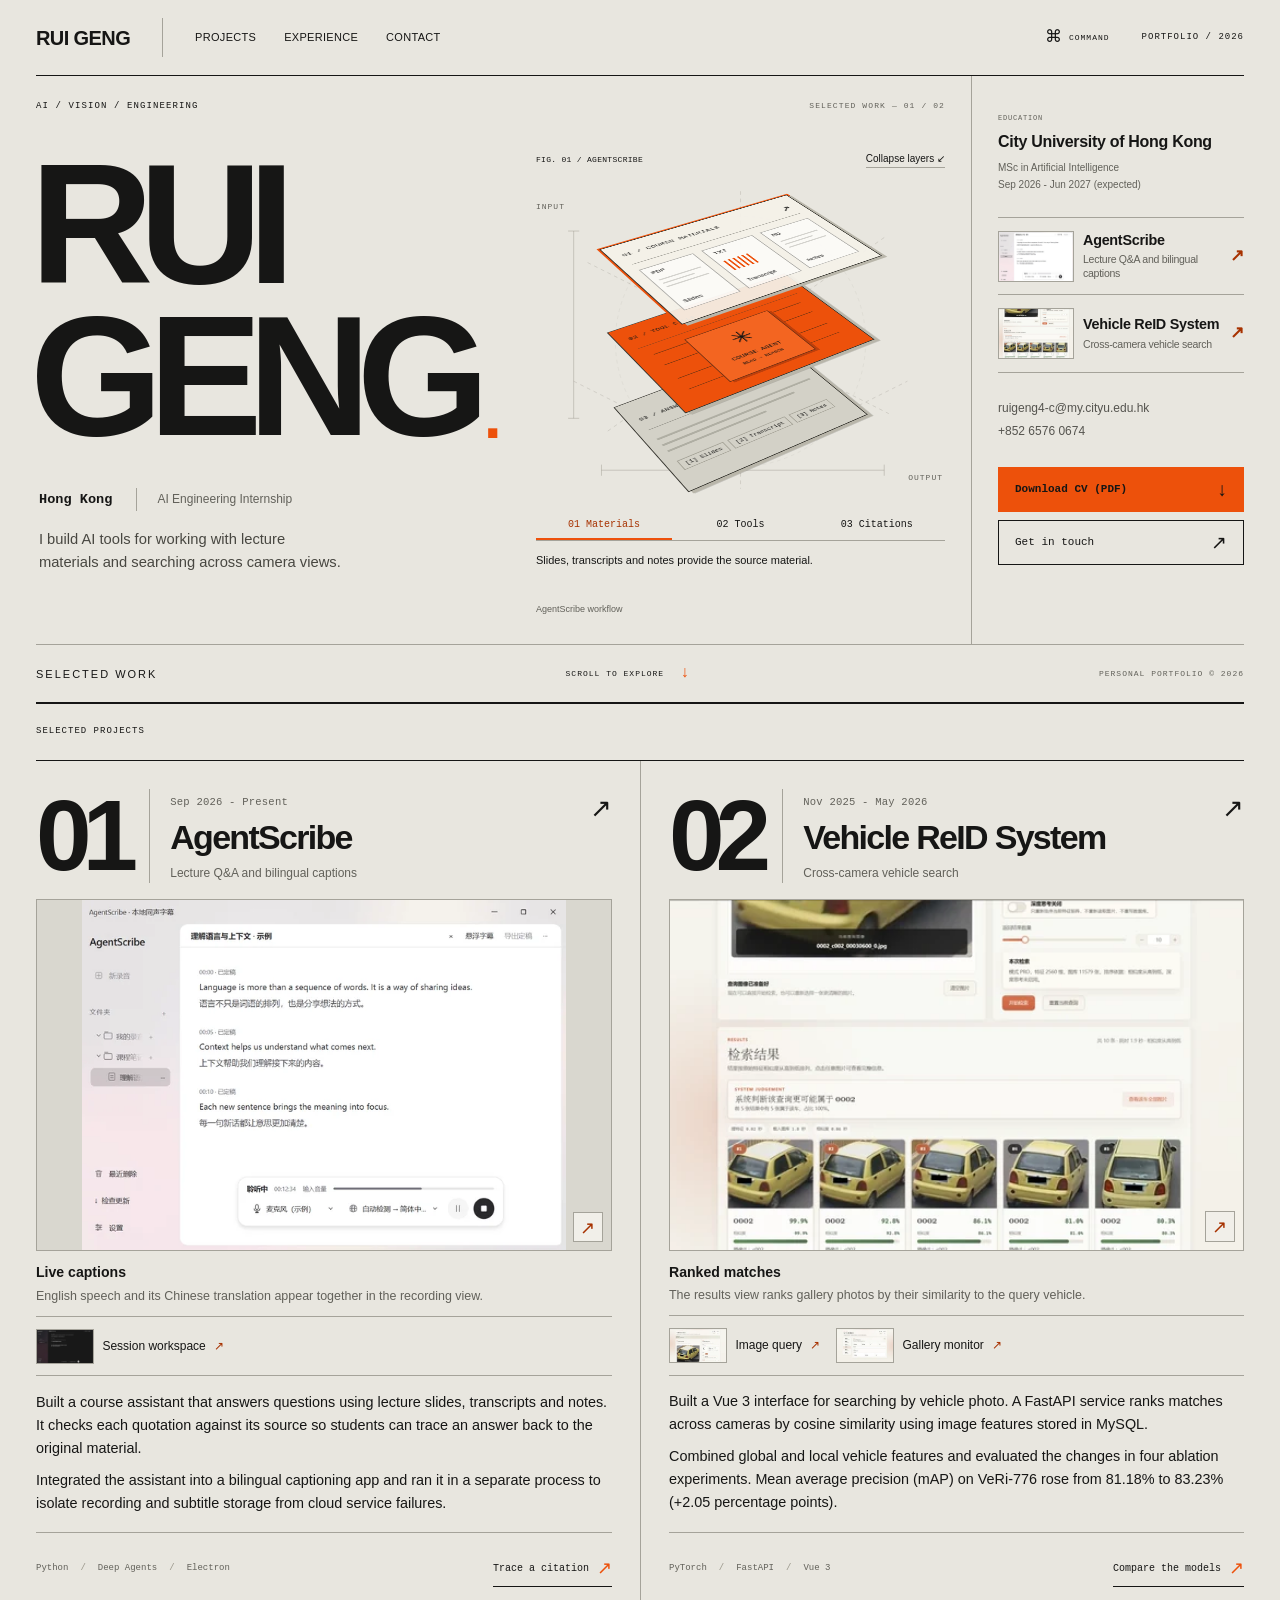
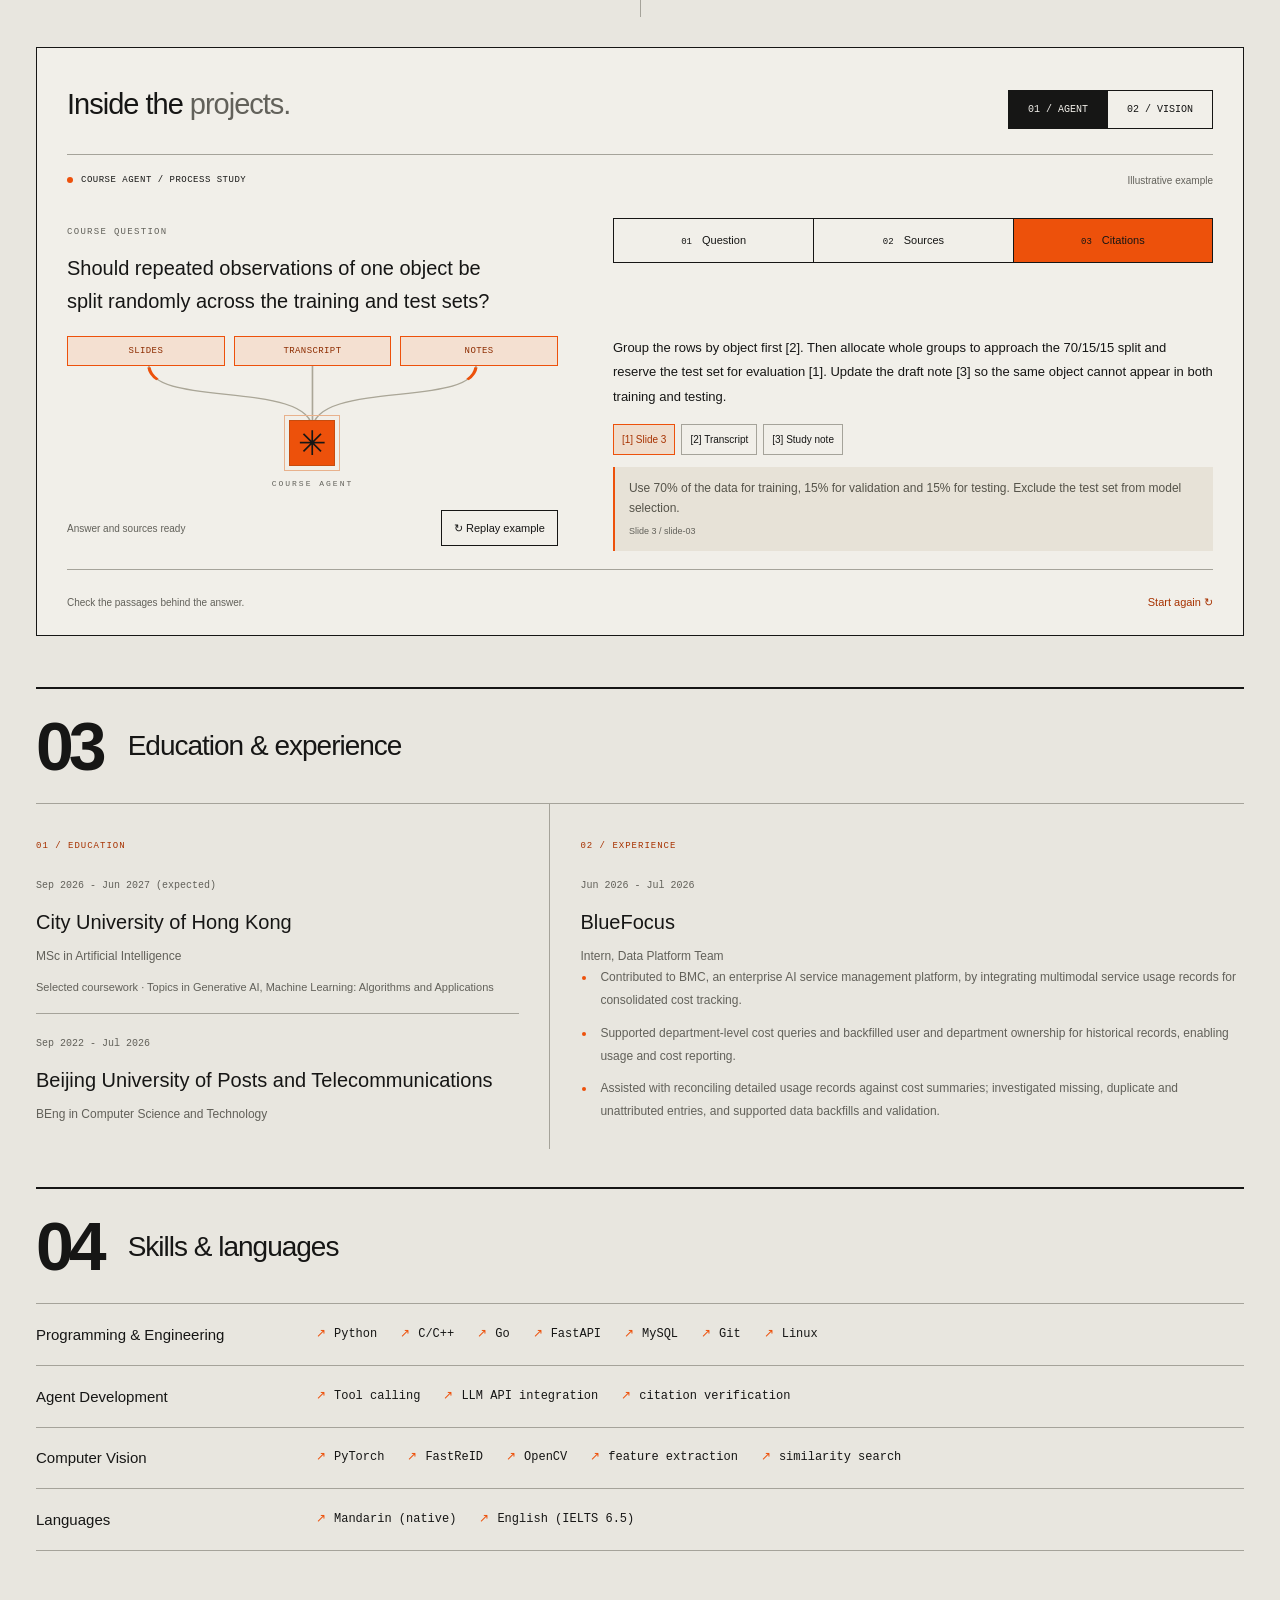
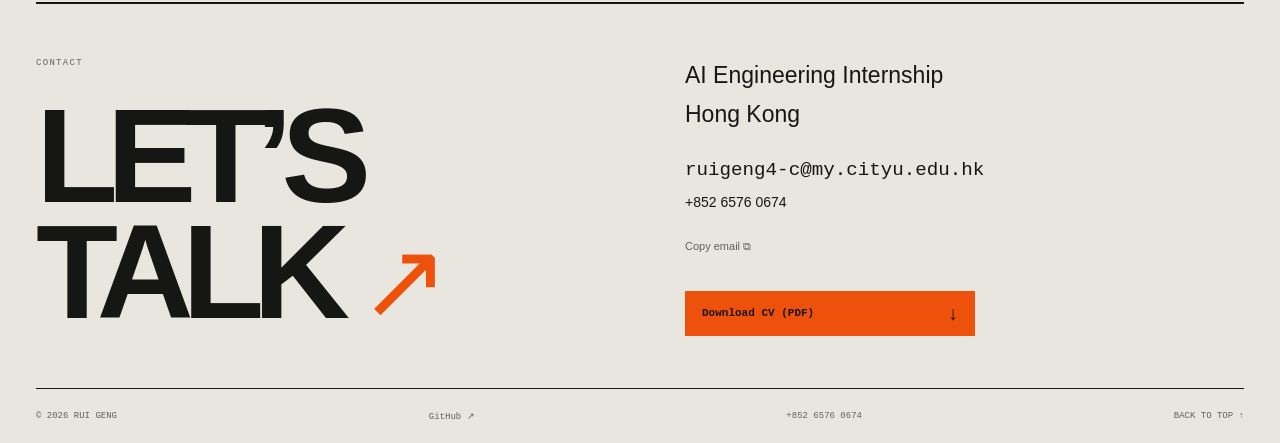
==== commit bdf95f30: "Constrain shortcut thumbnail heights and fit project headings on phones" ====
--- a/hk/index.html
+++ b/hk/index.html
@@ -9,7 +9,7 @@
   <link rel="icon" type="image/svg+xml" href="../assets/favicon.svg">
   <link rel="stylesheet" href="../styles.css">
   <link rel="stylesheet" href="../motion.css">
-  <link rel="stylesheet" href="./hk.css?v=gallery2">
+  <link rel="stylesheet" href="./hk.css?v=gallery3">
   <script src="./content.js?v=gallery2" defer></script>
   <script src="../app.js?v=gallery2" defer></script>
   <script src="../motion.js" defer></script>
--- a/hk/hk.css
+++ b/hk/hk.css
@@ -6,7 +6,7 @@
 .hero-aside .discipline-links, .hero-aside .hero-intro, .hero-aside .hero-actions { margin: 0; }
 .discipline-links a { display: grid; grid-template-columns: minmax(0, 31%) minmax(0, 1fr) auto; gap: .55rem; align-items: center; padding-block: .8rem; }
 .discipline-links picture { display: block; }
-.discipline-links img { display: block; width: 100%; aspect-ratio: 1.5; object-fit: cover; border: 1px solid var(--line); }
+.discipline-links img { display: block; width: 100%; height: auto; aspect-ratio: 1.5; object-fit: cover; border: 1px solid var(--line); }
 .discipline-links a > .shortcut-label { font: 700 .9rem/1.12 var(--sans); letter-spacing: -.02em; color: var(--ink); }
 .shortcut-label small { display: block; margin-top: .25rem; font: 400 .66rem/1.35 var(--sans); color: var(--muted); }
 .discipline-links i, .expand-mark { color: var(--orange-dark); font-style: normal; }
@@ -100,6 +100,17 @@
   .agent-panel { min-height: 0; }
   .contact-section { gap: 1rem; }
 }
+@media (max-width: 440px) {
+  .project-heading { display: grid; grid-template-columns: 2.7rem minmax(0, 1fr) 1.4rem; gap: .45rem; min-height: 0; }
+  .project-number { font-size: 2.5rem; letter-spacing: -.07em; }
+  .project-heading > div { padding-left: .65rem; }
+  .project h3 { font-size: clamp(1.2rem, 5.8vw, 1.55rem); letter-spacing: -.04em; }
+  .project-heading .repo-link { padding: 0; }
+  .hero .assembly-stage { height: 270px; }
+  .hero .assembly-stack { --spread: 74px; }
+  .hero .assembly.is-compact .assembly-stack { --spread: 12px; }
+  .assembly-selectors button { padding-inline: .2rem; }
+}
 @media print {
   .gallery-strip, .expand-mark { display: none; }
   .project-gallery, .discipline-links picture { display: none; }
